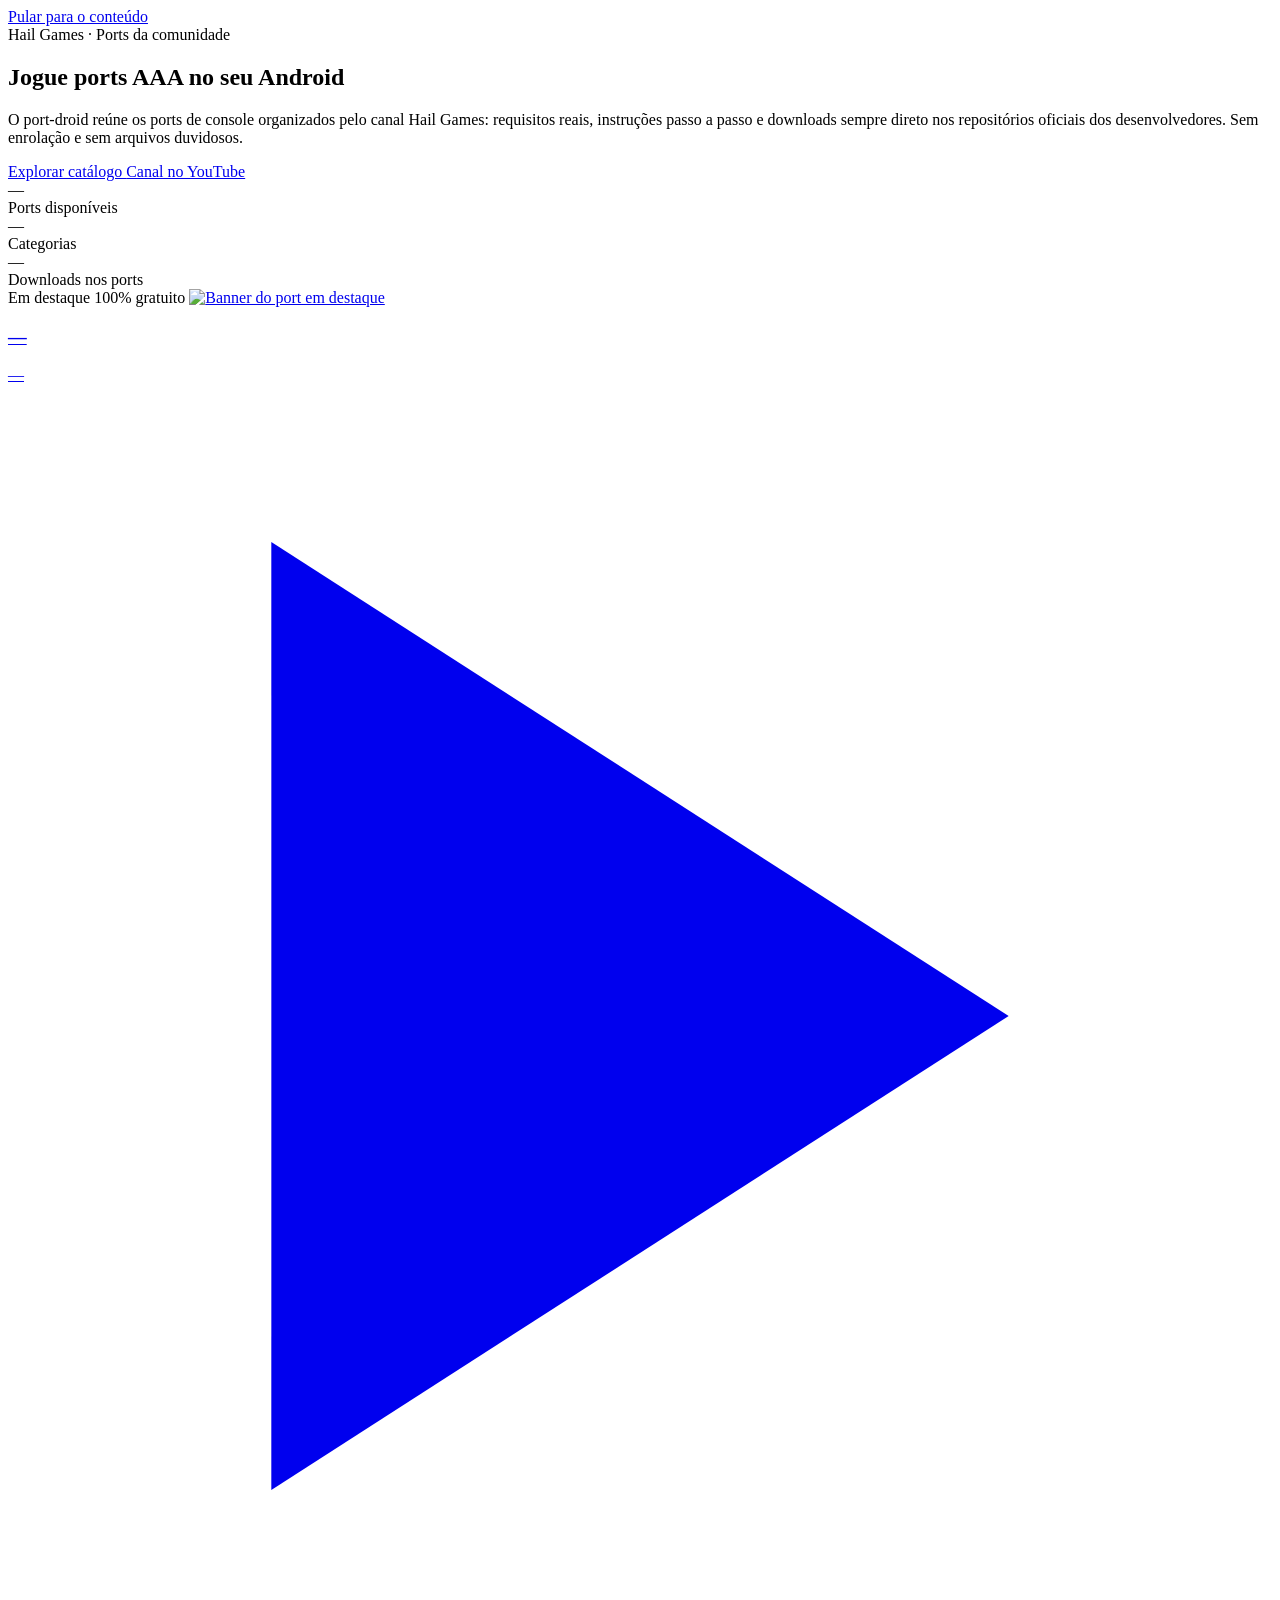
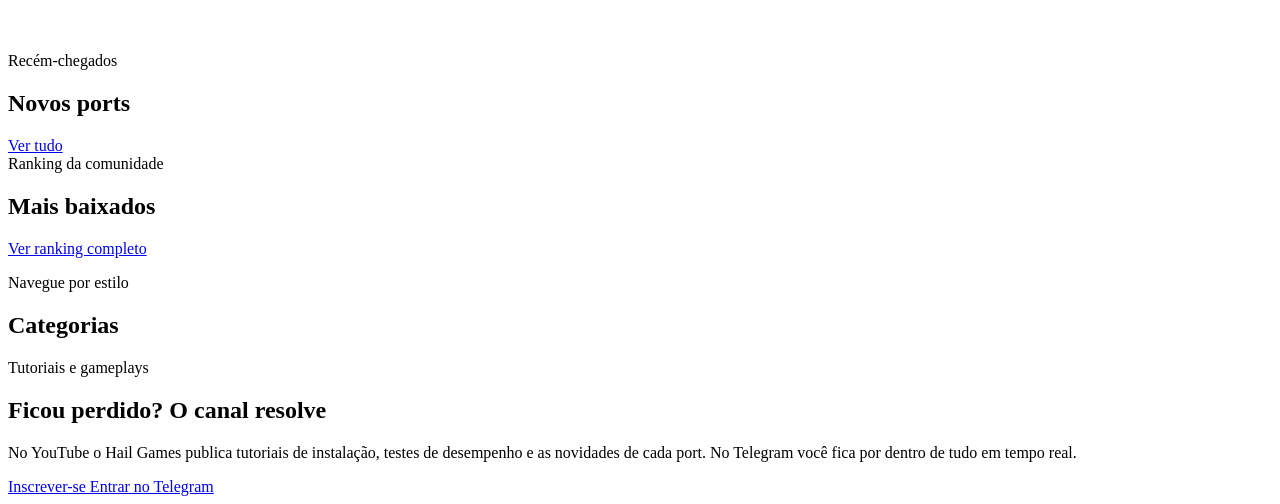
==== index.html @ cba93d6f "feat: páginas do site + PWA (manifest, service worker) e SEO (OG, sitemap, robots)" ====
<!DOCTYPE html>
<html lang="pt-BR">
<head>
  <meta charset="UTF-8">
  <meta name="viewport" content="width=device-width, initial-scale=1">
  <meta name="theme-color" content="#0D0D0D">
  <title>port-droid — Ports de jogos para Android | Hail Games</title>
  <meta name="description" content="Loja de ports de jogos para Android do canal Hail Games: catálogo organizado, requisitos reais, tutoriais e downloads sempre nos repositórios oficiais dos desenvolvedores.">
  <link rel="canonical" href="https://deivid22srk.github.io/port-droid/">

  <!-- Open Graph -->
  <meta property="og:type" content="website">
  <meta property="og:site_name" content="port-droid">
  <meta property="og:locale" content="pt_BR">
  <meta property="og:title" content="port-droid — Ports de jogos para Android">
  <meta property="og:description" content="Catálogo de ports da comunidade organizado pelo canal Hail Games. Requisitos claros, downloads oficiais e tutoriais no YouTube.">
  <meta property="og:url" content="https://deivid22srk.github.io/port-droid/">
  <meta property="og:image" content="https://deivid22srk.github.io/port-droid/assets/img/og-image.png">
  <meta name="twitter:card" content="summary_large_image">
  <meta name="twitter:title" content="port-droid — Ports de jogos para Android">
  <meta name="twitter:description" content="Catálogo de ports da comunidade organizado pelo canal Hail Games.">
  <meta name="twitter:image" content="https://deivid22srk.github.io/port-droid/assets/img/og-image.png">

  <!-- Favicon + PWA -->
  <link rel="icon" type="image/svg+xml" href="./assets/img/favicon.svg">
  <link rel="icon" type="image/png" sizes="32x32" href="./assets/img/favicon-32.png">
  <link rel="apple-touch-icon" href="./assets/img/apple-touch-icon.png">
  <link rel="manifest" href="./manifest.json">

  <!-- Fontes -->
  <link rel="preconnect" href="https://fonts.googleapis.com">
  <link rel="preconnect" href="https://fonts.gstatic.com" crossorigin>
  <link href="https://fonts.googleapis.com/css2?family=Inter:wght@400;500;600;700&family=Rajdhani:wght@600;700&display=swap" rel="stylesheet">

  <link rel="stylesheet" href="./assets/css/style.css">
  <link rel="stylesheet" href="./assets/css/pages.css">

  <!-- SEO estruturado -->
  <script type="application/ld+json">
  {
    "@context": "https://schema.org",
    "@type": "WebSite",
    "name": "port-droid",
    "alternateName": "port-droid — Hail Games",
    "url": "https://deivid22srk.github.io/port-droid/",
    "inLanguage": "pt-BR",
    "description": "Loja de ports de jogos para Android — Hail Games",
    "publisher": {
      "@type": "Organization",
      "name": "Hail Games",
      "url": "https://www.youtube.com/@Hail-Games1"
    }
  }
  </script>
</head>
<body data-page="home">
  <a class="skip-link" href="#conteudo">Pular para o conteúdo</a>

  <header class="site-header" id="siteHeader"></header>

  <main id="conteudo">
    <!-- ============================== HERO ============================== -->
    <section class="hero" aria-label="Apresentação">
      <div class="container">
        <div>
          <span class="hero-kicker"><span class="dot" aria-hidden="true"></span> Hail Games · Ports da comunidade</span>
          <h1>Jogue <span class="accent">ports AAA</span> no seu Android</h1>
          <p>
            O port-droid reúne os ports de console organizados pelo canal Hail Games:
            requisitos reais, instruções passo a passo e downloads sempre direto nos
            repositórios oficiais dos desenvolvedores. Sem enrolação e sem arquivos duvidosos.
          </p>
          <div class="hero-actions">
            <a class="btn btn-primary" href="./catalog.html">
              Explorar catálogo
            </a>
            <a class="btn btn-ghost" href="https://www.youtube.com/@Hail-Games1" target="_blank" rel="noopener noreferrer">
              Canal no YouTube
              <span data-ico="external"></span>
            </a>
          </div>
          <div class="hero-stats">
            <div class="stat">
              <div class="num" id="statPorts">—</div>
              <div class="lbl">Ports disponíveis</div>
            </div>
            <div class="stat">
              <div class="num" id="statCats">—</div>
              <div class="lbl">Categorias</div>
            </div>
            <div class="stat">
              <div class="num" id="statDl">—</div>
              <div class="lbl">Downloads nos ports</div>
            </div>
          </div>
        </div>

        <div class="hero-art" aria-label="Port em destaque">
          <span class="float-tag t1" id="featuredBadge">Em destaque</span>
          <span class="float-tag t2">100% gratuito</span>
          <a class="featured-card" id="featuredLink" href="./catalog.html">
            <img id="featuredImg" src="./assets/img/games/sonic-unleashed/banner.svg" alt="Banner do port em destaque" width="1280" height="720" fetchpriority="high">
            <div class="featured-info">
              <div>
                <h3 id="featuredTitle">—</h3>
                <span id="featuredSub">—</span>
              </div>
              <span class="play-chip" aria-hidden="true">
                <svg viewBox="0 0 24 24" fill="currentColor" aria-hidden="true"><polygon points="5 3 19 12 5 21 5 3"/></svg>
              </span>
            </div>
          </a>
        </div>
      </div>
    </section>

    <!-- ============================ NOVOS PORTS ========================= -->
    <section class="section" aria-labelledby="tNovos">
      <div class="container">
        <div class="section-head">
          <div>
            <span class="kicker">Recém-chegados</span>
            <h2 id="tNovos">Novos ports</h2>
          </div>
          <a class="section-link" href="./catalog.html?sort=recentes">
            Ver tudo
            <span data-ico="arrow"></span>
          </a>
        </div>
        <div class="grid-cards" id="novosGrid"></div>
      </div>
    </section>

    <!-- ========================== MAIS BAIXADOS ========================= -->
    <section class="section" aria-labelledby="tTop">
      <div class="container">
        <div class="section-head">
          <div>
            <span class="kicker">Ranking da comunidade</span>
            <h2 id="tTop">Mais baixados</h2>
          </div>
          <a class="section-link" href="./catalog.html?sort=populares">
            Ver ranking completo
            <span data-ico="arrow"></span>
          </a>
        </div>
        <ol class="rank-list" id="topList"></ol>
      </div>
    </section>

    <!-- ============================= CATEGORIAS ========================= -->
    <section class="section" aria-labelledby="tCats">
      <div class="container">
        <div class="section-head">
          <div>
            <span class="kicker">Navegue por estilo</span>
            <h2 id="tCats">Categorias</h2>
          </div>
        </div>
        <div class="cat-grid" id="catGrid"></div>
      </div>
    </section>

    <!-- ============================== CTA CANAL ========================= -->
    <section class="cta-band" aria-label="Canal e comunidade">
      <div class="container cta-inner">
        <div>
          <span class="kicker">Tutoriais e gameplays</span>
          <h2>Ficou perdido? O canal resolve</h2>
          <p>
            No YouTube o Hail Games publica tutoriais de instalação, testes de desempenho
            e as novidades de cada port. No Telegram você fica por dentro de tudo em tempo real.
          </p>
        </div>
        <div class="cta-actions">
          <a class="btn btn-primary" href="https://www.youtube.com/@Hail-Games1" target="_blank" rel="noopener noreferrer">
            <span data-ico="youtube"></span>
            Inscrever-se
          </a>
          <a class="btn btn-ghost" href="https://t.me/hailgames2" target="_blank" rel="noopener noreferrer">
            <span data-ico="telegram"></span>
            Entrar no Telegram
          </a>
        </div>
      </div>
    </section>
  </main>

  <footer class="site-footer" id="siteFooter"></footer>

  <!-- Ícones usados pelos templates estáticos desta página -->
  <script src="./assets/js/main.js" defer></script>
  <script src="./assets/js/home.js" defer></script>
</body>
</html>
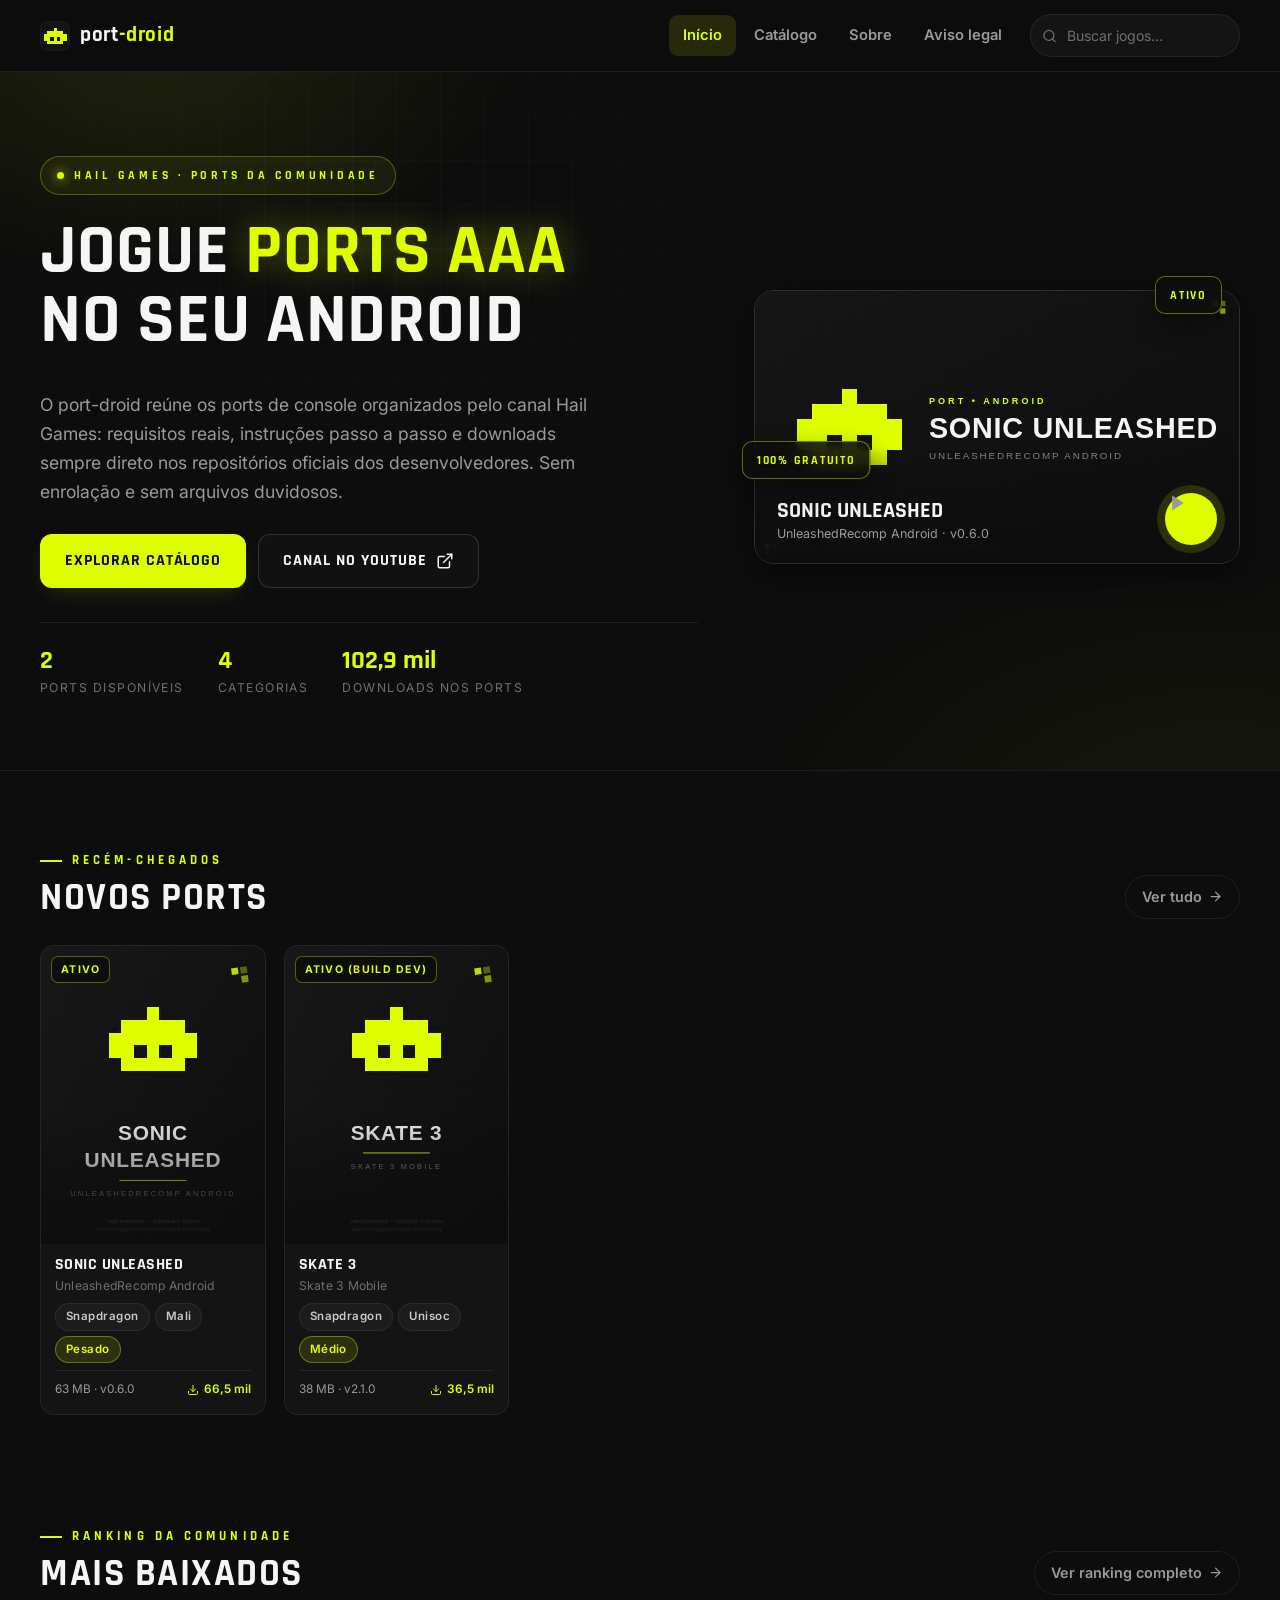
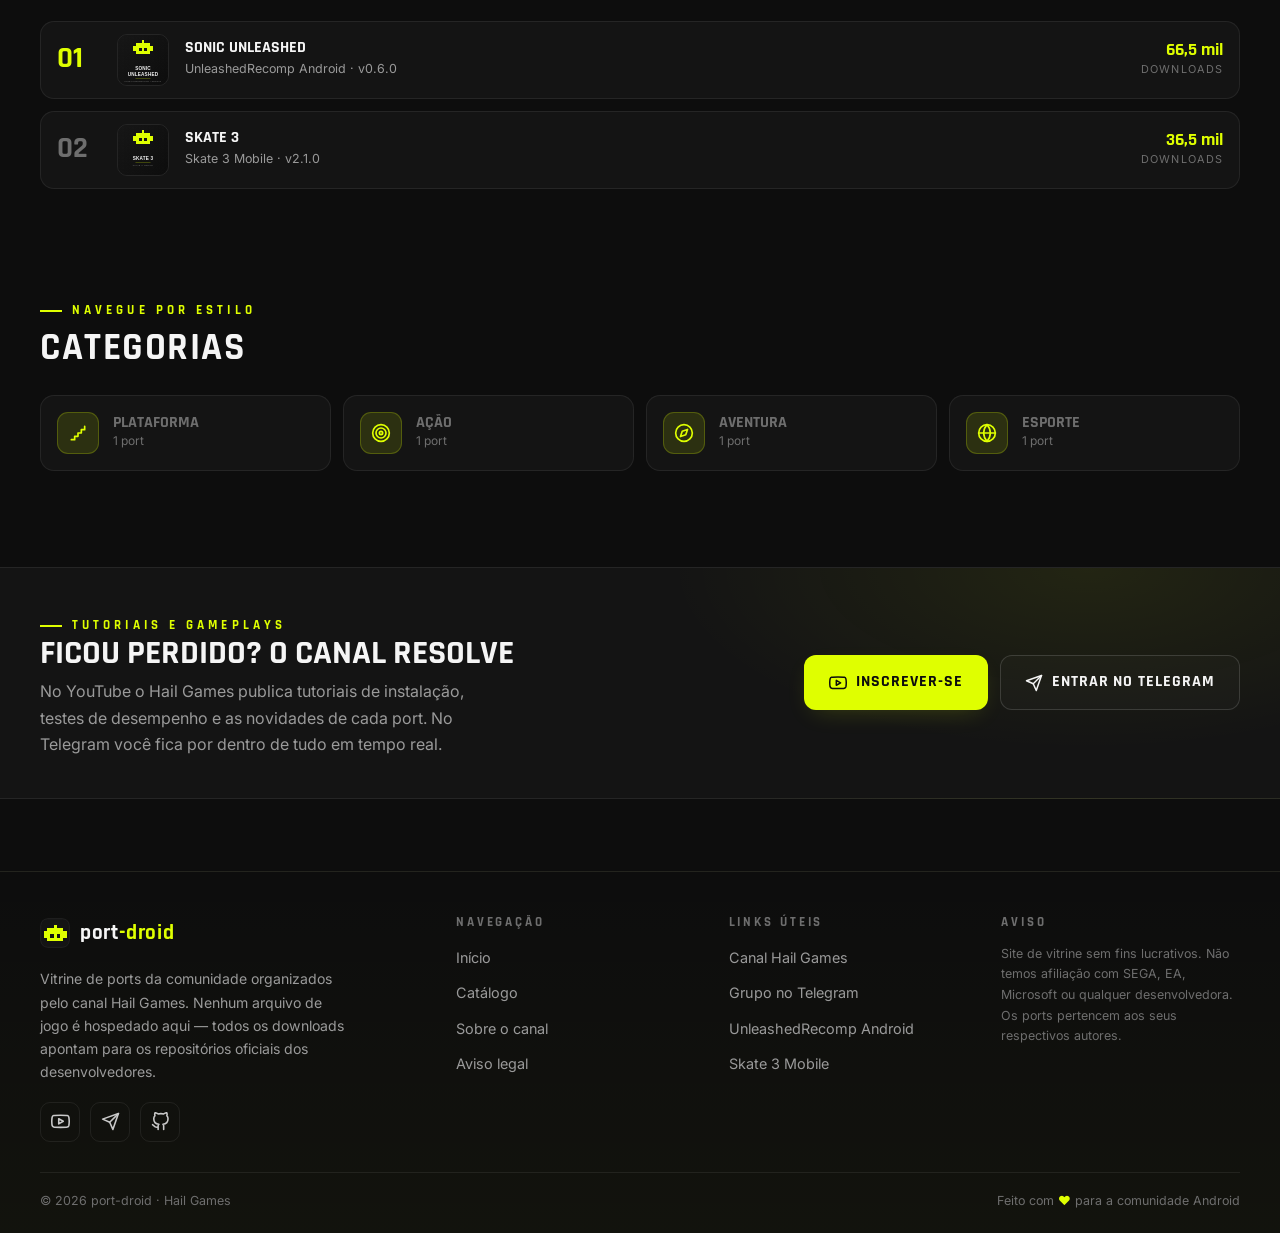
==== commit 9b6554cd: "feat: experiencia estilo app mobile - Navigation bar inferior fixa com 4 abas (Inicio, Jogos, Buscar" ====
--- a/index.html
+++ b/index.html
@@ -2,8 +2,12 @@
 <html lang="pt-BR">
 <head>
   <meta charset="UTF-8">
-  <meta name="viewport" content="width=device-width, initial-scale=1">
+  <meta name="viewport" content="width=device-width, initial-scale=1, viewport-fit=cover">
   <meta name="theme-color" content="#0D0D0D">
+  <meta name="mobile-web-app-capable" content="yes">
+  <meta name="apple-mobile-web-app-capable" content="yes">
+  <meta name="apple-mobile-web-app-status-bar-style" content="black-translucent">
+  <meta name="apple-mobile-web-app-title" content="port-droid">
   <title>port-droid — Ports de jogos para Android | Hail Games</title>
   <meta name="description" content="Loja de ports de jogos para Android do canal Hail Games: catálogo organizado, requisitos reais, tutoriais e downloads sempre nos repositórios oficiais dos desenvolvedores.">
   <link rel="canonical" href="https://deivid22srk.github.io/port-droid/">
--- a/assets/css/style.css
+++ b/assets/css/style.css
@@ -0,0 +1,1023 @@
+/* =============================================================================
+   port-droid — style.css
+   Design system: tema escuro gamer com destaque em amarelo-limão (#DFFF00).
+   Mobile first. As regras específicas de cada página ficam em pages.css.
+   ============================================================================= */
+
+/* ------------------------------------------------------------------ Tokens */
+:root {
+  /* Cores */
+  --bg-0: #0d0d0d;
+  --bg-1: #141414;
+  --bg-2: #1c1c1c;
+  --bg-3: #232323;
+  --border: rgba(255, 255, 255, 0.07);
+  --border-strong: rgba(255, 255, 255, 0.14);
+  --accent: #dfff00;
+  --accent-soft: rgba(223, 255, 0, 0.12);
+  --accent-glow: rgba(223, 255, 0, 0.22);
+  --text: #f5f5f5;
+  --text-soft: #c9c9c9;
+  --text-muted: #9a9a9a;
+  --text-dim: #6e6e6e;
+  --danger: #ff5c5c;
+  --ok: #7ddc7d;
+
+  /* Tipografia */
+  --font-display: "Rajdhani", "Arial Narrow", sans-serif;
+  --font-body: "Inter", system-ui, -apple-system, "Segoe UI", Roboto, sans-serif;
+
+  /* Métricas */
+  --header-h: 64px;
+  --radius-s: 8px;
+  --radius-m: 14px;
+  --radius-l: 20px;
+  --container: 1200px;
+  --shadow-card: 0 10px 30px rgba(0, 0, 0, 0.45);
+  --glow: 0 0 0 1px rgba(223, 255, 0, 0.35), 0 12px 34px -8px var(--accent-glow);
+  --tr: 220ms cubic-bezier(0.2, 0.7, 0.3, 1);
+}
+
+/* ------------------------------------------------------------------- Reset */
+*,
+*::before,
+*::after {
+  box-sizing: border-box;
+}
+
+html {
+  scroll-behavior: smooth;
+  -webkit-text-size-adjust: 100%;
+  -webkit-tap-highlight-color: transparent; /* toque limpo, cara de app */
+}
+
+body {
+  margin: 0;
+  padding-top: var(--header-h);
+  background: var(--bg-0);
+  color: var(--text);
+  font-family: var(--font-body);
+  font-size: 16px;
+  line-height: 1.65;
+  min-height: 100dvh;
+  display: flex;
+  flex-direction: column;
+}
+
+/* conteúdo entra com uma leve subida, como transição de tela de app */
+@keyframes pageIn {
+  from {
+    opacity: 0;
+    transform: translateY(12px);
+  }
+}
+
+main {
+  flex: 1;
+  animation: pageIn 0.4s cubic-bezier(0.2, 0.7, 0.3, 1) both;
+}
+
+img {
+  max-width: 100%;
+  height: auto;
+  display: block;
+}
+
+a {
+  color: inherit;
+  text-decoration: none;
+}
+
+h1, h2, h3, h4 {
+  font-family: var(--font-display);
+  line-height: 1.08;
+  margin: 0 0 0.5em;
+  text-wrap: balance;
+}
+
+p {
+  margin: 0 0 1em;
+}
+
+button {
+  font: inherit;
+  color: inherit;
+  background: none;
+  border: 0;
+  cursor: pointer;
+}
+
+ul, ol {
+  margin: 0 0 1em;
+  padding-left: 1.25em;
+}
+
+::selection {
+  background: var(--accent);
+  color: #0d0d0d;
+}
+
+:focus-visible {
+  outline: 2px solid var(--accent);
+  outline-offset: 3px;
+  border-radius: 4px;
+}
+
+/* Tamanho padrão dos ícones SVG inline (contextos específicos sobrescrevem) */
+.ico {
+  width: 18px;
+  height: 18px;
+  flex-shrink: 0;
+}
+
+/* --------------------------------------------------------------- Utilidades */
+.container {
+  width: min(var(--container), 100% - 2.5rem);
+  margin-inline: auto;
+}
+
+.skip-link {
+  position: fixed;
+  top: -100px;
+  left: 16px;
+  z-index: 200;
+  background: var(--accent);
+  color: #0d0d0d;
+  font-weight: 700;
+  padding: 10px 18px;
+  border-radius: 0 0 10px 10px;
+  transition: top var(--tr);
+}
+
+.skip-link:focus {
+  top: 0;
+}
+
+.hidden {
+  display: none !important;
+}
+
+.visually-hidden {
+  position: absolute !important;
+  width: 1px;
+  height: 1px;
+  margin: -1px;
+  padding: 0;
+  overflow: hidden;
+  clip: rect(0 0 0 0);
+  white-space: nowrap;
+  border: 0;
+}
+
+/* Rótulo de seção — estilo HUD gamer */
+.kicker {
+  display: inline-flex;
+  align-items: center;
+  gap: 10px;
+  font-family: var(--font-display);
+  font-weight: 700;
+  font-size: 0.8rem;
+  letter-spacing: 0.32em;
+  text-transform: uppercase;
+  color: var(--accent);
+}
+
+.kicker::before {
+  content: "";
+  width: 22px;
+  height: 2px;
+  background: var(--accent);
+}
+
+.section {
+  padding-block: 56px 24px;
+}
+
+.section-head {
+  display: flex;
+  align-items: flex-end;
+  justify-content: space-between;
+  gap: 16px;
+  margin-bottom: 26px;
+}
+
+.section-head h2 {
+  font-size: clamp(1.7rem, 3.4vw, 2.4rem);
+  font-weight: 700;
+  text-transform: uppercase;
+  letter-spacing: 0.04em;
+  margin: 6px 0 0;
+}
+
+.section-link {
+  flex-shrink: 0;
+  display: inline-flex;
+  align-items: center;
+  gap: 6px;
+  font-size: 0.9rem;
+  font-weight: 600;
+  color: var(--text-muted);
+  border: 1px solid var(--border);
+  padding: 9px 16px;
+  border-radius: 999px;
+  transition: var(--tr);
+}
+
+.section-link:hover {
+  color: var(--accent);
+  border-color: rgba(223, 255, 0, 0.4);
+}
+
+.section-link .ico {
+  width: 15px;
+  height: 15px;
+}
+
+/* ----------------------------------------------------------------- Botões */
+.btn {
+  display: inline-flex;
+  align-items: center;
+  justify-content: center;
+  gap: 9px;
+  font-family: var(--font-display);
+  font-weight: 700;
+  font-size: 1rem;
+  letter-spacing: 0.06em;
+  text-transform: uppercase;
+  padding: 13px 24px;
+  border-radius: 12px;
+  border: 1px solid transparent;
+  transition: var(--tr);
+  white-space: nowrap;
+}
+
+.btn .ico {
+  width: 18px;
+  height: 18px;
+  flex-shrink: 0;
+}
+
+.btn-primary {
+  background: var(--accent);
+  color: #0d0d0d;
+  box-shadow: 0 8px 26px -10px var(--accent-glow);
+}
+
+.btn-primary:hover {
+  filter: brightness(1.07);
+  transform: translateY(-2px);
+  box-shadow: 0 14px 34px -10px var(--accent-glow);
+}
+
+.btn-primary:active {
+  transform: translateY(0);
+}
+
+.btn-ghost {
+  border-color: var(--border-strong);
+  color: var(--text);
+  background: rgba(255, 255, 255, 0.02);
+}
+
+.btn-ghost:hover {
+  border-color: rgba(223, 255, 0, 0.5);
+  color: var(--accent);
+  transform: translateY(-2px);
+}
+
+.btn-sm {
+  padding: 9px 16px;
+  font-size: 0.85rem;
+  border-radius: 10px;
+}
+
+/* ------------------------------------------------------------ Chips / tags */
+.chip {
+  display: inline-flex;
+  align-items: center;
+  gap: 6px;
+  font-size: 0.72rem;
+  font-weight: 600;
+  letter-spacing: 0.04em;
+  color: var(--text-soft);
+  background: var(--bg-2);
+  border: 1px solid var(--border);
+  padding: 4px 10px;
+  border-radius: 999px;
+  line-height: 1.5;
+}
+
+.chip-accent {
+  color: var(--accent);
+  border-color: rgba(223, 255, 0, 0.35);
+  background: var(--accent-soft);
+}
+
+.chip .dot {
+  width: 6px;
+  height: 6px;
+  border-radius: 50%;
+  background: var(--accent);
+  flex-shrink: 0;
+}
+
+.badge-status {
+  position: absolute;
+  top: 10px;
+  left: 10px;
+  z-index: 2;
+  font-size: 0.66rem;
+  font-weight: 700;
+  letter-spacing: 0.12em;
+  text-transform: uppercase;
+  color: var(--accent);
+  background: rgba(13, 13, 13, 0.82);
+  border: 1px solid rgba(223, 255, 0, 0.35);
+  padding: 4px 9px;
+  border-radius: 7px;
+  backdrop-filter: blur(6px);
+}
+
+/* ------------------------------------------------------------------ Header */
+.site-header {
+  position: fixed;
+  inset: 0 0 auto 0;
+  z-index: 100;
+  height: var(--header-h);
+  background: rgba(13, 13, 13, 0.86);
+  backdrop-filter: blur(14px);
+  -webkit-backdrop-filter: blur(14px);
+  border-bottom: 1px solid var(--border);
+}
+
+.header-inner {
+  height: 100%;
+  display: flex;
+  align-items: center;
+  gap: 14px;
+}
+
+.brand {
+  display: inline-flex;
+  align-items: center;
+  gap: 10px;
+  font-family: var(--font-display);
+  font-weight: 700;
+  font-size: 1.32rem;
+  letter-spacing: 0.03em;
+  margin-right: auto;
+}
+
+.brand img {
+  width: 30px;
+  height: 30px;
+  border-radius: 8px;
+}
+
+.brand .b2 {
+  color: var(--accent);
+}
+
+.nav {
+  display: none;
+  align-items: center;
+  gap: 4px;
+}
+
+.nav a {
+  font-size: 0.92rem;
+  font-weight: 600;
+  color: var(--text-muted);
+  padding: 8px 14px;
+  border-radius: 9px;
+  transition: var(--tr);
+}
+
+.nav a:hover {
+  color: var(--text);
+  background: rgba(255, 255, 255, 0.05);
+}
+
+.nav a.active {
+  color: var(--accent);
+  background: var(--accent-soft);
+}
+
+.header-search {
+  position: relative;
+  display: none;
+}
+
+.header-search .ico {
+  position: absolute;
+  left: 12px;
+  top: 50%;
+  translate: 0 -50%;
+  width: 15px;
+  height: 15px;
+  color: var(--text-dim);
+  pointer-events: none;
+}
+
+.header-search input {
+  width: 210px;
+  background: var(--bg-1);
+  border: 1px solid var(--border);
+  color: var(--text);
+  font: inherit;
+  font-size: 0.88rem;
+  padding: 9px 14px 9px 36px;
+  border-radius: 999px;
+  transition: var(--tr);
+}
+
+.header-search input::placeholder {
+  color: var(--text-dim);
+}
+
+.header-search input:focus {
+  outline: none;
+  border-color: rgba(223, 255, 0, 0.45);
+  width: 250px;
+  box-shadow: 0 0 0 3px rgba(223, 255, 0, 0.08);
+}
+
+.icon-btn {
+  display: inline-flex;
+  align-items: center;
+  justify-content: center;
+  width: 40px;
+  height: 40px;
+  border-radius: 10px;
+  border: 1px solid var(--border);
+  color: var(--text-soft);
+  transition: var(--tr);
+}
+
+.icon-btn:hover {
+  color: var(--accent);
+  border-color: rgba(223, 255, 0, 0.4);
+}
+
+.icon-btn .ico {
+  width: 19px;
+  height: 19px;
+}
+
+/* --------------------------------------------------- Navigation bar (app) */
+/* Barra inferior fixa com as 4 abas principais — some no desktop (≥900px),
+   onde a navegação superior volta a valer. */
+.bottom-nav {
+  position: fixed;
+  inset: auto 0 0 0;
+  z-index: 95;
+  display: grid;
+  grid-template-columns: repeat(4, 1fr);
+  background: rgba(16, 16, 16, 0.94);
+  backdrop-filter: blur(18px);
+  -webkit-backdrop-filter: blur(18px);
+  border-top: 1px solid var(--border);
+  padding: 7px 10px calc(7px + env(safe-area-inset-bottom));
+}
+
+.bottom-nav a {
+  position: relative;
+  display: grid;
+  justify-items: center;
+  align-content: center;
+  gap: 4px;
+  padding: 7px 4px 5px;
+  border-radius: 12px;
+  color: var(--text-dim);
+  font-family: var(--font-display);
+  font-size: 0.68rem;
+  font-weight: 700;
+  letter-spacing: 0.09em;
+  text-transform: uppercase;
+  transition: var(--tr);
+  user-select: none;
+}
+
+.bottom-nav a .ico {
+  width: 22px;
+  height: 22px;
+  transition: var(--tr);
+}
+
+.bottom-nav a span {
+  line-height: 1;
+}
+
+.bottom-nav a:hover {
+  color: var(--text-soft);
+}
+
+.bottom-nav a:active {
+  transform: scale(0.94);
+}
+
+.bottom-nav a.active {
+  color: var(--accent);
+}
+
+.bottom-nav a.active .ico {
+  filter: drop-shadow(0 0 10px var(--accent-glow));
+}
+
+/* indicador superior da aba ativa */
+.bottom-nav a.active::before {
+  content: "";
+  position: absolute;
+  top: -7px;
+  width: 30px;
+  height: 3px;
+  border-radius: 99px;
+  background: var(--accent);
+  box-shadow: 0 0 14px var(--accent);
+}
+
+/* respiro para a barra não cobrir o rodapé/conteúdo */
+@media (max-width: 899.98px) {
+  body {
+    padding-bottom: calc(66px + env(safe-area-inset-bottom));
+  }
+}
+
+/* ------------------------------------------------------------ Splash screen */
+.splash {
+  position: fixed;
+  inset: 0;
+  z-index: 300;
+  background: var(--bg-0);
+  display: grid;
+  place-content: center;
+  justify-items: center;
+  gap: 16px;
+  transition: opacity 0.4s ease;
+}
+
+.splash img {
+  width: 72px;
+  height: 72px;
+  border-radius: 18px;
+  box-shadow: 0 0 44px var(--accent-glow);
+  animation: splashPulse 1.1s ease-in-out infinite alternate;
+}
+
+.splash .splash-brand {
+  font-family: var(--font-display);
+  font-weight: 700;
+  font-size: 1.5rem;
+  letter-spacing: 0.04em;
+  text-transform: lowercase;
+  margin: 0;
+}
+
+.splash .splash-brand span {
+  color: var(--accent);
+}
+
+.splash-bar {
+  width: 128px;
+  height: 3px;
+  border-radius: 99px;
+  background: var(--bg-2);
+  overflow: hidden;
+}
+
+.splash-bar span {
+  display: block;
+  width: 42%;
+  height: 100%;
+  border-radius: 99px;
+  background: var(--accent);
+  animation: slideBar 1s ease-in-out infinite;
+}
+
+.splash.out {
+  opacity: 0;
+  pointer-events: none;
+}
+
+@keyframes splashPulse {
+  to {
+    transform: scale(1.07);
+  }
+}
+
+@keyframes slideBar {
+  0% {
+    transform: translateX(-110%);
+  }
+  100% {
+    transform: translateX(260%);
+  }
+}
+
+/* --------------------------------------------------- Pill de instalação PWA */
+.install-pill {
+  position: fixed;
+  left: 14px;
+  right: 14px;
+  bottom: calc(74px + env(safe-area-inset-bottom));
+  z-index: 90;
+  display: flex;
+  align-items: center;
+  gap: 12px;
+  background: var(--bg-2);
+  border: 1px solid var(--border-strong);
+  border-radius: var(--radius-l);
+  padding: 10px 12px;
+  box-shadow: var(--shadow-card);
+  opacity: 0;
+  transform: translateY(16px);
+  transition: opacity 0.35s ease, transform 0.35s cubic-bezier(0.2, 0.7, 0.3, 1);
+}
+
+.install-pill.show {
+  opacity: 1;
+  transform: none;
+}
+
+.install-pill .ico-box {
+  width: 40px;
+  height: 40px;
+  border-radius: 12px;
+  background: var(--accent-soft);
+  border: 1px solid rgba(223, 255, 0, 0.25);
+  color: var(--accent);
+  display: grid;
+  place-items: center;
+  flex-shrink: 0;
+}
+
+.install-pill .ico-box .ico {
+  width: 19px;
+  height: 19px;
+}
+
+.install-pill p {
+  flex: 1;
+  margin: 0;
+  font-size: 0.82rem;
+  line-height: 1.35;
+  color: var(--text-soft);
+  min-width: 0;
+}
+
+.install-pill .btn {
+  flex-shrink: 0;
+}
+
+.install-pill .pill-close {
+  flex-shrink: 0;
+  width: 32px;
+  height: 32px;
+  border-radius: 9px;
+  display: grid;
+  place-items: center;
+  color: var(--text-dim);
+}
+
+.install-pill .pill-close .ico {
+  width: 15px;
+  height: 15px;
+}
+
+.install-pill .pill-close:hover {
+  color: var(--text);
+  background: rgba(255, 255, 255, 0.06);
+}
+
+/* ------------------------------------------------------------------- Cards */
+.grid-cards {
+  display: grid;
+  grid-template-columns: repeat(2, 1fr);
+  gap: 14px;
+}
+
+.card {
+  position: relative;
+  background: var(--bg-1);
+  border: 1px solid var(--border);
+  border-radius: var(--radius-m);
+  overflow: hidden;
+  transition: var(--tr);
+}
+
+.card:hover {
+  transform: translateY(-5px);
+  border-color: rgba(223, 255, 0, 0.38);
+  box-shadow: var(--glow);
+}
+
+.card-link {
+  display: flex;
+  flex-direction: column;
+  height: 100%;
+}
+
+.card-cover {
+  position: relative;
+  margin: 0;
+  aspect-ratio: 3 / 4;
+  overflow: hidden;
+  background: var(--bg-2);
+}
+
+.card-cover img {
+  width: 100%;
+  height: 100%;
+  object-fit: cover;
+  transition: transform 480ms cubic-bezier(0.2, 0.7, 0.3, 1);
+}
+
+.card:hover .card-cover img {
+  transform: scale(1.05);
+}
+
+.card-cover::after {
+  content: "";
+  position: absolute;
+  inset: 0;
+  background: linear-gradient(180deg, transparent 55%, rgba(13, 13, 13, 0.88));
+  pointer-events: none;
+}
+
+.card-body {
+  display: flex;
+  flex-direction: column;
+  gap: 7px;
+  padding: 12px 14px 14px;
+  flex: 1;
+}
+
+.card-title {
+  font-size: 1.02rem;
+  font-weight: 700;
+  letter-spacing: 0.03em;
+  text-transform: uppercase;
+  margin: 0;
+}
+
+.card-sub {
+  font-size: 0.76rem;
+  color: var(--text-dim);
+  margin: -4px 0 0;
+  letter-spacing: 0.02em;
+}
+
+.card-tags {
+  display: flex;
+  flex-wrap: wrap;
+  gap: 5px;
+}
+
+.card-meta {
+  display: flex;
+  justify-content: space-between;
+  align-items: center;
+  gap: 8px;
+  margin-top: auto;
+  padding-top: 9px;
+  font-size: 0.74rem;
+  color: var(--text-muted);
+  border-top: 1px solid var(--border);
+}
+
+.card-meta .dl {
+  display: inline-flex;
+  align-items: center;
+  gap: 5px;
+  color: var(--accent);
+  font-weight: 600;
+}
+
+.card-meta .ico {
+  width: 12px;
+  height: 12px;
+}
+
+/* --------------------------------------------------------- Skeleton loading */
+.skeleton {
+  pointer-events: none;
+}
+
+.skeleton .sk {
+  background: linear-gradient(100deg, #1a1a1a 40%, #242424 50%, #1a1a1a 60%);
+  background-size: 200% 100%;
+  animation: shimmer 1.3s infinite linear;
+  border-radius: 7px;
+}
+
+.skeleton .sk-cover {
+  aspect-ratio: 3 / 4;
+  border-radius: 0;
+}
+
+.skeleton .sk-line {
+  height: 13px;
+  margin: 10px 14px 0;
+}
+
+.skeleton .sk-line.w60 {
+  width: 60%;
+}
+
+.skeleton .sk-line.w35 {
+  width: 35%;
+  margin-bottom: 14px;
+}
+
+@keyframes shimmer {
+  to {
+    background-position: -200% 0;
+  }
+}
+
+/* ------------------------------------------------- Animação de entrada (scroll) */
+.reveal {
+  opacity: 0;
+  transform: translateY(18px);
+  transition: opacity 0.55s ease, transform 0.55s cubic-bezier(0.2, 0.7, 0.3, 1);
+}
+
+.reveal.visible {
+  opacity: 1;
+  transform: none;
+}
+
+/* ------------------------------------------------------------------ Footer */
+.site-footer {
+  margin-top: 64px;
+  border-top: 1px solid var(--border);
+  background: linear-gradient(180deg, transparent, rgba(223, 255, 0, 0.025));
+}
+
+.footer-grid {
+  display: grid;
+  grid-template-columns: 1fr;
+  gap: 34px;
+  padding: 44px 0 30px;
+}
+
+.footer-brand p {
+  font-size: 0.88rem;
+  color: var(--text-muted);
+  max-width: 34ch;
+  margin: 12px 0 18px;
+}
+
+.social-row {
+  display: flex;
+  gap: 10px;
+}
+
+.footer-col h3 {
+  font-size: 0.82rem;
+  font-weight: 700;
+  letter-spacing: 0.22em;
+  text-transform: uppercase;
+  color: var(--text-dim);
+  margin-bottom: 14px;
+}
+
+.footer-col ul {
+  list-style: none;
+  margin: 0;
+  padding: 0;
+  display: grid;
+  gap: 9px;
+}
+
+.footer-col a {
+  font-size: 0.9rem;
+  color: var(--text-muted);
+  transition: var(--tr);
+}
+
+.footer-col a:hover {
+  color: var(--accent);
+}
+
+.footer-note {
+  font-size: 0.78rem;
+  color: var(--text-dim);
+  margin: 0;
+}
+
+.footer-bottom {
+  display: flex;
+  flex-wrap: wrap;
+  gap: 10px 24px;
+  align-items: center;
+  justify-content: space-between;
+  border-top: 1px solid var(--border);
+  padding: 18px 0 22px;
+  font-size: 0.78rem;
+  color: var(--text-dim);
+}
+
+.footer-bottom .heart {
+  color: var(--accent);
+}
+
+/* ------------------------------------------------------------- Scrollbar */
+::-webkit-scrollbar {
+  width: 10px;
+  height: 10px;
+}
+
+::-webkit-scrollbar-track {
+  background: var(--bg-0);
+}
+
+::-webkit-scrollbar-thumb {
+  background: #2b2b2b;
+  border-radius: 8px;
+  border: 2px solid var(--bg-0);
+}
+
+::-webkit-scrollbar-thumb:hover {
+  background: #3a3a3a;
+}
+
+/* ------------------------------------------------------- Acessibilidade */
+@media (prefers-reduced-motion: reduce) {
+  *,
+  *::before,
+  *::after {
+    animation-duration: 0.01ms !important;
+    animation-iteration-count: 1 !important;
+    transition-duration: 0.01ms !important;
+    scroll-behavior: auto !important;
+  }
+
+  .reveal {
+    opacity: 1;
+    transform: none;
+  }
+}
+
+/* --------------------------------------------------------------- Desktop */
+@media (min-width: 720px) {
+  :root {
+    --header-h: 72px;
+  }
+
+  .grid-cards {
+    grid-template-columns: repeat(3, 1fr);
+    gap: 18px;
+  }
+
+  .footer-grid {
+    grid-template-columns: 1.6fr 1fr 1fr 1fr;
+  }
+
+  .section {
+    padding-block: 72px 32px;
+  }
+}
+
+/* A partir de 900px o site volta a se comportar como site: navegação
+   superior + campo de busca no header, sem navigation bar inferior. */
+@media (min-width: 900px) {
+  .nav {
+    display: flex;
+  }
+
+  .header-search {
+    display: block;
+  }
+
+  .header-search-btn {
+    display: none;
+  }
+
+  .bottom-nav {
+    display: none;
+  }
+
+  .install-pill {
+    left: 50%;
+    right: auto;
+    transform: translate(-50%, 16px);
+    width: 460px;
+  }
+
+  .install-pill.show {
+    transform: translate(-50%, 0);
+  }
+}
+
+@media (min-width: 1024px) {
+  .grid-cards {
+    grid-template-columns: repeat(4, 1fr);
+  }
+}
+
+@media (min-width: 1200px) {
+  .grid-cards {
+    grid-template-columns: repeat(5, 1fr);
+  }
+}
--- a/assets/css/pages.css
+++ b/assets/css/pages.css
@@ -0,0 +1,1263 @@
+/* =============================================================================
+   port-droid — pages.css
+   Estilos específicos das páginas: hero, home, catálogo, jogo, sobre,
+   aviso legal, 404 e componentes exclusivos (lightbox, FAQ, tabelas).
+   ============================================================================= */
+
+/* -------------------------------------------------------------------- Hero */
+.hero {
+  position: relative;
+  overflow: hidden;
+  padding-block: 64px 56px;
+  border-bottom: 1px solid var(--border);
+}
+
+/* brilho radial limão (sutil) */
+.hero::before {
+  content: "";
+  position: absolute;
+  inset: 0;
+  background:
+    radial-gradient(560px 380px at 12% -6%, rgba(223, 255, 0, 0.09), transparent 68%),
+    radial-gradient(700px 420px at 95% 110%, rgba(223, 255, 0, 0.05), transparent 70%);
+  pointer-events: none;
+}
+
+/* grade pixelada de fundo */
+.hero::after {
+  content: "";
+  position: absolute;
+  inset: 0;
+  background-image:
+    linear-gradient(rgba(255, 255, 255, 0.028) 1px, transparent 1px),
+    linear-gradient(90deg, rgba(255, 255, 255, 0.028) 1px, transparent 1px);
+  background-size: 44px 44px;
+  mask-image: radial-gradient(720px 480px at 30% 20%, #000 0%, transparent 78%);
+  -webkit-mask-image: radial-gradient(720px 480px at 30% 20%, #000 0%, transparent 78%);
+  pointer-events: none;
+}
+
+.hero .container {
+  position: relative;
+  z-index: 1;
+  display: grid;
+  gap: 40px;
+}
+
+.hero-kicker {
+  display: inline-flex;
+  align-items: center;
+  gap: 10px;
+  font-family: var(--font-display);
+  font-weight: 700;
+  font-size: 0.78rem;
+  letter-spacing: 0.3em;
+  text-transform: uppercase;
+  color: var(--accent);
+  border: 1px solid rgba(223, 255, 0, 0.28);
+  background: rgba(223, 255, 0, 0.06);
+  padding: 8px 16px;
+  border-radius: 999px;
+  margin-bottom: 22px;
+}
+
+.hero-kicker .dot {
+  width: 7px;
+  height: 7px;
+  border-radius: 50%;
+  background: var(--accent);
+  box-shadow: 0 0 12px var(--accent);
+  animation: pulse 2.4s infinite;
+}
+
+@keyframes pulse {
+  50% {
+    opacity: 0.35;
+  }
+}
+
+.hero h1 {
+  font-size: clamp(2.35rem, 7.2vw, 4.4rem);
+  font-weight: 700;
+  text-transform: uppercase;
+  letter-spacing: 0.01em;
+  line-height: 0.98;
+  max-width: 15ch;
+}
+
+.hero h1 .accent {
+  color: var(--accent);
+  text-shadow: 0 0 34px rgba(223, 255, 0, 0.35);
+}
+
+.hero p {
+  max-width: 52ch;
+  color: var(--text-muted);
+  font-size: clamp(0.98rem, 1.4vw, 1.1rem);
+  margin-top: 18px;
+}
+
+.hero-actions {
+  display: flex;
+  flex-wrap: wrap;
+  gap: 12px;
+  margin-top: 28px;
+}
+
+.hero-stats {
+  display: flex;
+  flex-wrap: wrap;
+  gap: 10px 34px;
+  margin-top: 34px;
+  padding-top: 24px;
+  border-top: 1px solid var(--border);
+}
+
+.stat .num {
+  font-family: var(--font-display);
+  font-size: 1.65rem;
+  font-weight: 700;
+  color: var(--accent);
+  line-height: 1;
+}
+
+.stat .lbl {
+  font-size: 0.76rem;
+  letter-spacing: 0.12em;
+  text-transform: uppercase;
+  color: var(--text-dim);
+  margin-top: 4px;
+}
+
+/* Card do jogo em destaque */
+.hero-art {
+  position: relative;
+  max-width: 560px;
+}
+
+.featured-card {
+  display: block;
+  position: relative;
+  border-radius: var(--radius-l);
+  overflow: hidden;
+  border: 1px solid var(--border-strong);
+  box-shadow: var(--shadow-card);
+  transition: var(--tr);
+}
+
+.featured-card:hover {
+  border-color: rgba(223, 255, 0, 0.45);
+  box-shadow: var(--glow);
+  transform: translateY(-4px);
+}
+
+.featured-card img {
+  width: 100%;
+  aspect-ratio: 16 / 9;
+  object-fit: cover;
+}
+
+.featured-card .featured-info {
+  position: absolute;
+  inset: auto 0 0 0;
+  padding: 44px 22px 18px;
+  background: linear-gradient(180deg, transparent, rgba(13, 13, 13, 0.95) 82%);
+  display: flex;
+  align-items: flex-end;
+  justify-content: space-between;
+  gap: 14px;
+}
+
+.featured-card .featured-info h3 {
+  font-size: 1.35rem;
+  text-transform: uppercase;
+  margin: 0;
+}
+
+.featured-card .featured-info span {
+  font-size: 0.78rem;
+  color: var(--text-muted);
+  display: block;
+  margin-top: 2px;
+}
+
+.play-chip {
+  flex-shrink: 0;
+  width: 52px;
+  height: 52px;
+  border-radius: 50%;
+  background: var(--accent);
+  color: #0d0d0d;
+  display: grid;
+  place-items: center;
+  box-shadow: 0 0 0 8px rgba(223, 255, 0, 0.14);
+}
+
+.play-chip svg {
+  width: 20px;
+  height: 20px;
+  margin-left: 3px;
+}
+
+.float-tag {
+  position: absolute;
+  z-index: 2;
+  font-family: var(--font-display);
+  font-weight: 700;
+  font-size: 0.78rem;
+  letter-spacing: 0.14em;
+  text-transform: uppercase;
+  color: var(--accent);
+  background: rgba(13, 13, 13, 0.85);
+  border: 1px solid rgba(223, 255, 0, 0.4);
+  padding: 8px 14px;
+  border-radius: 10px;
+  backdrop-filter: blur(8px);
+  box-shadow: 0 10px 26px rgba(0, 0, 0, 0.4);
+}
+
+.float-tag.t1 {
+  top: -14px;
+  right: 18px;
+  animation: float 5s ease-in-out infinite;
+}
+
+.float-tag.t2 {
+  bottom: 84px;
+  left: -12px;
+  animation: float 6s 0.8s ease-in-out infinite;
+}
+
+@keyframes float {
+  50% {
+    transform: translateY(-9px);
+  }
+}
+
+/* ------------------------------------------------------------ Lista ranking */
+.rank-list {
+  list-style: none;
+  margin: 0;
+  padding: 0;
+  display: grid;
+  gap: 12px;
+  counter-reset: rank;
+}
+
+.rank-item {
+  display: flex;
+  align-items: center;
+  gap: 16px;
+  background: var(--bg-1);
+  border: 1px solid var(--border);
+  border-radius: var(--radius-m);
+  padding: 12px 16px;
+  transition: var(--tr);
+}
+
+.rank-item:hover {
+  border-color: rgba(223, 255, 0, 0.35);
+  transform: translateX(6px);
+}
+
+.rank-num {
+  font-family: var(--font-display);
+  font-weight: 700;
+  font-size: 1.9rem;
+  color: var(--text-dim);
+  min-width: 44px;
+  line-height: 1;
+}
+
+.rank-item:nth-child(1) .rank-num {
+  color: var(--accent);
+}
+
+.rank-thumb {
+  width: 52px;
+  height: 52px;
+  border-radius: 10px;
+  object-fit: cover;
+  border: 1px solid var(--border);
+  flex-shrink: 0;
+}
+
+.rank-info {
+  min-width: 0;
+  flex: 1;
+}
+
+.rank-info h3 {
+  font-size: 1rem;
+  text-transform: uppercase;
+  margin: 0;
+}
+
+.rank-info p {
+  font-size: 0.78rem;
+  color: var(--text-muted);
+  margin: 3px 0 0;
+}
+
+.rank-dl {
+  text-align: right;
+  flex-shrink: 0;
+}
+
+.rank-dl .n {
+  font-family: var(--font-display);
+  font-weight: 700;
+  font-size: 1.15rem;
+  color: var(--accent);
+  line-height: 1.1;
+}
+
+.rank-dl .l {
+  font-size: 0.68rem;
+  letter-spacing: 0.1em;
+  text-transform: uppercase;
+  color: var(--text-dim);
+}
+
+/* ------------------------------------------------------------- Categorias */
+.cat-grid {
+  display: grid;
+  grid-template-columns: repeat(2, 1fr);
+  gap: 12px;
+}
+
+.cat-tile {
+  display: flex;
+  align-items: center;
+  gap: 14px;
+  background: var(--bg-1);
+  border: 1px solid var(--border);
+  border-radius: var(--radius-m);
+  padding: 16px;
+  transition: var(--tr);
+}
+
+.cat-tile:hover {
+  border-color: rgba(223, 255, 0, 0.4);
+  box-shadow: var(--glow);
+  transform: translateY(-3px);
+}
+
+.cat-tile .ico-box {
+  width: 42px;
+  height: 42px;
+  border-radius: 11px;
+  background: var(--accent-soft);
+  border: 1px solid rgba(223, 255, 0, 0.22);
+  display: grid;
+  place-items: center;
+  color: var(--accent);
+  flex-shrink: 0;
+}
+
+.cat-tile .ico-box svg {
+  width: 20px;
+  height: 20px;
+}
+
+.cat-tile h3 {
+  font-size: 0.98rem;
+  text-transform: uppercase;
+  margin: 0;
+}
+
+.cat-tile span {
+  font-size: 0.75rem;
+  color: var(--text-dim);
+}
+
+/* ---------------------------------------------------------------- CTA canal */
+.cta-band {
+  margin-block: 64px 8px;
+  border-block: 1px solid var(--border);
+  background:
+    radial-gradient(600px 260px at 85% 0%, rgba(223, 255, 0, 0.07), transparent 70%),
+    var(--bg-1);
+}
+
+.cta-inner {
+  display: flex;
+  flex-wrap: wrap;
+  align-items: center;
+  justify-content: space-between;
+  gap: 22px;
+  padding-block: 40px;
+}
+
+.cta-inner h2 {
+  font-size: clamp(1.5rem, 3vw, 2.1rem);
+  text-transform: uppercase;
+  margin-bottom: 6px;
+}
+
+.cta-inner p {
+  color: var(--text-muted);
+  margin: 0;
+  max-width: 46ch;
+}
+
+.cta-actions {
+  display: flex;
+  flex-wrap: wrap;
+  gap: 12px;
+}
+
+/* ---------------------------------------------------------------- Catálogo */
+.page-head {
+  padding: 44px 0 8px;
+}
+
+.page-head h1 {
+  font-size: clamp(2rem, 5vw, 3rem);
+  text-transform: uppercase;
+  margin: 8px 0 6px;
+}
+
+.page-head p {
+  color: var(--text-muted);
+  max-width: 60ch;
+  margin: 0;
+}
+
+.catalog-toolbar {
+  display: grid;
+  gap: 14px;
+  margin: 26px 0 22px;
+  position: sticky;
+  top: var(--header-h);
+  z-index: 40;
+  background: linear-gradient(180deg, var(--bg-0) 82%, transparent);
+  padding: 14px 0 18px;
+}
+
+.search-field {
+  position: relative;
+}
+
+.search-field .ico {
+  position: absolute;
+  left: 16px;
+  top: 50%;
+  translate: 0 -50%;
+  width: 18px;
+  height: 18px;
+  color: var(--text-dim);
+  pointer-events: none;
+}
+
+.search-field input {
+  width: 100%;
+  background: var(--bg-1);
+  border: 1px solid var(--border-strong);
+  color: var(--text);
+  font: inherit;
+  padding: 14px 46px 14px 46px;
+  border-radius: 14px;
+  transition: var(--tr);
+}
+
+.search-field input:focus {
+  outline: none;
+  border-color: rgba(223, 255, 0, 0.5);
+  box-shadow: 0 0 0 4px rgba(223, 255, 0, 0.07);
+}
+
+.search-clear {
+  position: absolute;
+  right: 10px;
+  top: 50%;
+  translate: 0 -50%;
+  width: 32px;
+  height: 32px;
+  border-radius: 8px;
+  display: none;
+  place-items: center;
+  color: var(--text-muted);
+}
+
+.search-clear:hover {
+  color: var(--text);
+  background: rgba(255, 255, 255, 0.06);
+}
+
+.search-clear .ico {
+  width: 16px;
+  height: 16px;
+}
+
+.search-field.has-value .search-clear {
+  display: grid;
+}
+
+.toolbar-row {
+  display: flex;
+  gap: 10px;
+  align-items: center;
+  overflow-x: auto;
+  scrollbar-width: none;
+  padding-bottom: 4px;
+}
+
+.toolbar-row::-webkit-scrollbar {
+  display: none;
+}
+
+.filter-select {
+  flex-shrink: 0;
+  appearance: none;
+  background: var(--bg-1) url("data:image/svg+xml;charset=utf-8,%3Csvg xmlns='http://www.w3.org/2000/svg' width='12' height='12' viewBox='0 0 24 24' fill='none' stroke='%239a9a9a' stroke-width='2.4'%3E%3Cpolyline points='6 9 12 15 18 9'/%3E%3C/svg%3E") no-repeat right 14px center;
+  border: 1px solid var(--border);
+  color: var(--text-soft);
+  font: inherit;
+  font-size: 0.88rem;
+  font-weight: 500;
+  padding: 10px 38px 10px 16px;
+  border-radius: 11px;
+  cursor: pointer;
+  transition: var(--tr);
+}
+
+.filter-select:hover {
+  border-color: rgba(223, 255, 0, 0.35);
+}
+
+.filter-select:focus {
+  outline: none;
+  border-color: rgba(223, 255, 0, 0.5);
+}
+
+.result-count {
+  font-size: 0.85rem;
+  color: var(--text-muted);
+  margin: 4px 0 18px;
+}
+
+.result-count strong {
+  color: var(--accent);
+  font-weight: 700;
+}
+
+/* Estado vazio */
+.empty-state {
+  text-align: center;
+  padding: 70px 20px;
+  border: 1px dashed var(--border-strong);
+  border-radius: var(--radius-l);
+  display: none;
+}
+
+.empty-state.show {
+  display: block;
+}
+
+.empty-state .ico {
+  width: 46px;
+  height: 46px;
+  color: var(--text-dim);
+  margin: 0 auto 16px;
+}
+
+.empty-state h3 {
+  font-size: 1.3rem;
+  text-transform: uppercase;
+}
+
+.empty-state p {
+  color: var(--text-muted);
+  max-width: 42ch;
+  margin: 0 auto 22px;
+}
+
+/* ------------------------------------------------------------- Página do jogo */
+.game-banner {
+  position: relative;
+  overflow: hidden;
+  border-bottom: 1px solid var(--border);
+}
+
+.game-banner img {
+  width: 100%;
+  aspect-ratio: 16 / 9;
+  max-height: 430px;
+  object-fit: cover;
+}
+
+.game-banner::after {
+  content: "";
+  position: absolute;
+  inset: 0;
+  background: linear-gradient(180deg, rgba(13, 13, 13, 0.25), rgba(13, 13, 13, 0.92) 92%);
+}
+
+.back-link {
+  position: absolute;
+  z-index: 3;
+  top: 16px;
+  left: 16px;
+  display: inline-flex;
+  align-items: center;
+  gap: 7px;
+  font-size: 0.84rem;
+  font-weight: 600;
+  color: var(--text-soft);
+  background: rgba(13, 13, 13, 0.75);
+  border: 1px solid var(--border-strong);
+  padding: 8px 15px;
+  border-radius: 999px;
+  backdrop-filter: blur(8px);
+  transition: var(--tr);
+}
+
+.back-link:hover {
+  color: var(--accent);
+  border-color: rgba(223, 255, 0, 0.45);
+}
+
+.back-link .ico {
+  width: 15px;
+  height: 15px;
+  transform: rotate(180deg);
+}
+
+.game-head {
+  margin-top: -66px;
+  position: relative;
+  z-index: 2;
+}
+
+.game-head-card {
+  display: grid;
+  gap: 20px;
+  background: var(--bg-1);
+  border: 1px solid var(--border-strong);
+  border-radius: var(--radius-l);
+  padding: 22px;
+  box-shadow: var(--shadow-card);
+}
+
+.game-cover {
+  width: 128px;
+  border-radius: 12px;
+  overflow: hidden;
+  border: 1px solid var(--border-strong);
+  box-shadow: 0 12px 30px rgba(0, 0, 0, 0.5);
+}
+
+.game-title {
+  font-size: clamp(1.75rem, 4.6vw, 2.7rem);
+  text-transform: uppercase;
+  margin: 0 0 4px;
+}
+
+.game-port-name {
+  font-size: 0.92rem;
+  color: var(--text-muted);
+  margin: 0 0 14px;
+}
+
+.game-port-name strong {
+  color: var(--text-soft);
+}
+
+.game-tags {
+  display: flex;
+  flex-wrap: wrap;
+  gap: 7px;
+  margin-bottom: 18px;
+}
+
+.game-actions {
+  display: flex;
+  flex-wrap: wrap;
+  gap: 11px;
+}
+
+.game-credit {
+  font-size: 0.82rem;
+  color: var(--text-dim);
+  margin: 0;
+  padding-top: 14px;
+  border-top: 1px solid var(--border);
+}
+
+.game-credit a {
+  color: var(--text-soft);
+  text-decoration: underline;
+  text-underline-offset: 3px;
+}
+
+.game-credit a:hover {
+  color: var(--accent);
+}
+
+.game-layout {
+  display: grid;
+  gap: 26px;
+  margin-top: 30px;
+}
+
+.game-main .block {
+  background: var(--bg-1);
+  border: 1px solid var(--border);
+  border-radius: var(--radius-m);
+  padding: 22px;
+  margin-bottom: 20px;
+}
+
+.game-main h2 {
+  font-size: 1.25rem;
+  text-transform: uppercase;
+  letter-spacing: 0.05em;
+  display: flex;
+  align-items: center;
+  gap: 10px;
+  margin-bottom: 14px;
+}
+
+.game-main h2 .ico {
+  width: 19px;
+  height: 19px;
+  color: var(--accent);
+  flex-shrink: 0;
+}
+
+.game-main p {
+  color: var(--text-soft);
+  font-size: 0.95rem;
+}
+
+/* Tabelas de requisitos */
+.req-tables {
+  display: grid;
+  gap: 14px;
+}
+
+.req-card {
+  background: var(--bg-2);
+  border: 1px solid var(--border);
+  border-radius: 12px;
+  overflow: hidden;
+}
+
+.req-card h3 {
+  font-size: 0.85rem;
+  letter-spacing: 0.16em;
+  text-transform: uppercase;
+  color: var(--accent);
+  margin: 0;
+  padding: 12px 16px;
+  border-bottom: 1px solid var(--border);
+}
+
+.req-card table {
+  width: 100%;
+  border-collapse: collapse;
+  font-size: 0.86rem;
+}
+
+.req-card td {
+  padding: 10px 16px;
+  border-bottom: 1px solid var(--border);
+  vertical-align: top;
+}
+
+.req-card tr:last-child td {
+  border-bottom: 0;
+}
+
+.req-card td:first-child {
+  color: var(--text-dim);
+  white-space: nowrap;
+  width: 1%;
+  padding-right: 22px;
+}
+
+.req-card td:last-child {
+  color: var(--text-soft);
+}
+
+/* Passos de instalação */
+.steps {
+  list-style: none;
+  counter-reset: step;
+  margin: 0;
+  padding: 0;
+  display: grid;
+  gap: 14px;
+}
+
+.steps li {
+  counter-increment: step;
+  position: relative;
+  padding-left: 52px;
+  color: var(--text-soft);
+  font-size: 0.94rem;
+}
+
+.steps li::before {
+  content: counter(step, decimal-leading-zero);
+  position: absolute;
+  left: 0;
+  top: 0;
+  font-family: var(--font-display);
+  font-weight: 700;
+  font-size: 1rem;
+  color: var(--accent);
+  background: var(--accent-soft);
+  border: 1px solid rgba(223, 255, 0, 0.25);
+  border-radius: 9px;
+  padding: 5px 9px;
+  line-height: 1.2;
+}
+
+/* Lista simples com marcador custom */
+.plain-list {
+  list-style: none;
+  margin: 0;
+  padding: 0;
+  display: grid;
+  gap: 10px;
+}
+
+.plain-list li {
+  position: relative;
+  padding-left: 24px;
+  color: var(--text-soft);
+  font-size: 0.93rem;
+}
+
+.plain-list li::before {
+  content: "";
+  position: absolute;
+  left: 2px;
+  top: 9px;
+  width: 8px;
+  height: 8px;
+  background: var(--accent);
+  clip-path: polygon(0 0, 100% 0, 100% 70%, 70% 100%, 0 100%);
+}
+
+/* Sidebar */
+.game-side {
+  display: grid;
+  gap: 16px;
+  align-content: start;
+}
+
+.side-card {
+  background: var(--bg-1);
+  border: 1px solid var(--border);
+  border-radius: var(--radius-m);
+  padding: 18px;
+}
+
+.side-card h3 {
+  font-size: 0.82rem;
+  letter-spacing: 0.18em;
+  text-transform: uppercase;
+  color: var(--text-dim);
+  margin-bottom: 14px;
+}
+
+.info-list {
+  display: grid;
+  gap: 0;
+  font-size: 0.88rem;
+}
+
+.info-list > div {
+  display: flex;
+  justify-content: space-between;
+  gap: 14px;
+  padding: 8px 0;
+  border-bottom: 1px solid var(--border);
+}
+
+.info-list > div:last-child {
+  border-bottom: 0;
+}
+
+.info-list dt {
+  color: var(--text-dim);
+  flex-shrink: 0;
+}
+
+.info-list dd {
+  margin: 0;
+  color: var(--text-soft);
+  text-align: right;
+}
+
+.info-list .accent {
+  color: var(--accent);
+  font-weight: 700;
+}
+
+.side-links {
+  display: grid;
+  gap: 9px;
+}
+
+.side-links .btn {
+  width: 100%;
+}
+
+/* Galeria + lightbox */
+.gallery {
+  display: grid;
+  grid-template-columns: repeat(2, 1fr);
+  gap: 10px;
+}
+
+.gallery img {
+  width: 100%;
+  aspect-ratio: 16 / 9;
+  object-fit: cover;
+  border-radius: 10px;
+  border: 1px solid var(--border);
+  cursor: zoom-in;
+  transition: var(--tr);
+}
+
+.gallery img:hover {
+  border-color: rgba(223, 255, 0, 0.45);
+  transform: translateY(-2px);
+}
+
+.lightbox {
+  border: 1px solid var(--border-strong);
+  border-radius: var(--radius-m);
+  padding: 14px;
+  background: rgba(13, 13, 13, 0.96);
+  max-width: min(1020px, 92vw);
+  width: auto;
+}
+
+.lightbox::backdrop {
+  background: rgba(0, 0, 0, 0.82);
+  backdrop-filter: blur(4px);
+}
+
+.lightbox img {
+  max-height: 78vh;
+  width: auto;
+  max-width: 100%;
+  border-radius: 8px;
+  margin: 0 auto;
+}
+
+/* Card de vídeo */
+.video-box {
+  position: relative;
+  border-radius: 12px;
+  overflow: hidden;
+  border: 1px solid var(--border);
+  aspect-ratio: 16 / 9;
+  background: var(--bg-2);
+}
+
+.video-box iframe {
+  position: absolute;
+  inset: 0;
+  width: 100%;
+  height: 100%;
+  border: 0;
+}
+
+.video-soon {
+  position: absolute;
+  inset: 0;
+  display: grid;
+  place-content: center;
+  justify-items: center;
+  gap: 8px;
+  text-align: center;
+  padding: 20px;
+  background:
+    radial-gradient(420px 200px at 50% 30%, rgba(223, 255, 0, 0.06), transparent 70%),
+    var(--bg-2);
+}
+
+.video-soon .ico {
+  width: 44px;
+  height: 44px;
+  color: var(--accent);
+  opacity: 0.9;
+}
+
+.video-soon p {
+  margin: 0;
+  color: var(--text-muted);
+  font-size: 0.9rem;
+}
+
+.video-soon a {
+  color: var(--accent);
+  font-weight: 600;
+}
+
+.note-box {
+  display: flex;
+  gap: 12px;
+  background: var(--accent-soft);
+  border: 1px solid rgba(223, 255, 0, 0.25);
+  border-radius: 12px;
+  padding: 14px 16px;
+  font-size: 0.86rem;
+  color: var(--text-soft);
+}
+
+.note-box .ico {
+  width: 18px;
+  height: 18px;
+  color: var(--accent);
+  flex-shrink: 0;
+  margin-top: 2px;
+}
+
+/* ------------------------------------------------------------------ Sobre */
+.about-hero {
+  padding: 48px 0 10px;
+}
+
+.about-grid {
+  display: grid;
+  gap: 18px;
+  margin-block: 30px 10px;
+}
+
+.about-card {
+  background: var(--bg-1);
+  border: 1px solid var(--border);
+  border-radius: var(--radius-m);
+  padding: 26px;
+  transition: var(--tr);
+}
+
+.about-card:hover {
+  border-color: rgba(223, 255, 0, 0.35);
+}
+
+.about-card .ico-box {
+  width: 48px;
+  height: 48px;
+  border-radius: 12px;
+  background: var(--accent-soft);
+  border: 1px solid rgba(223, 255, 0, 0.22);
+  color: var(--accent);
+  display: grid;
+  place-items: center;
+  margin-bottom: 16px;
+}
+
+.about-card .ico-box svg {
+  width: 22px;
+  height: 22px;
+}
+
+.about-card h3 {
+  font-size: 1.15rem;
+  text-transform: uppercase;
+}
+
+.about-card p {
+  color: var(--text-muted);
+  font-size: 0.92rem;
+  margin: 0;
+}
+
+.channel-box {
+  display: grid;
+  gap: 18px;
+  margin-top: 30px;
+}
+
+.channel-card {
+  display: flex;
+  align-items: center;
+  gap: 18px;
+  background: var(--bg-1);
+  border: 1px solid var(--border);
+  border-radius: var(--radius-m);
+  padding: 22px;
+  transition: var(--tr);
+}
+
+.channel-card:hover {
+  border-color: rgba(223, 255, 0, 0.4);
+  box-shadow: var(--glow);
+}
+
+.channel-card .ico-box {
+  width: 54px;
+  height: 54px;
+  border-radius: 14px;
+  display: grid;
+  place-items: center;
+  flex-shrink: 0;
+}
+
+.channel-card.yt .ico-box {
+  background: rgba(255, 0, 40, 0.12);
+  color: #ff4d5e;
+}
+
+.channel-card.tg .ico-box {
+  background: rgba(41, 171, 226, 0.12);
+  color: #4fc3f7;
+}
+
+.channel-card .ico-box svg {
+  width: 26px;
+  height: 26px;
+}
+
+.channel-card .txt {
+  flex: 1;
+  min-width: 0;
+}
+
+.channel-card h3 {
+  margin: 0;
+  font-size: 1.1rem;
+}
+
+.channel-card p {
+  margin: 3px 0 0;
+  font-size: 0.84rem;
+  color: var(--text-muted);
+}
+
+/* --------------------------------------------------------------- Aviso legal */
+.legal-wrap {
+  max-width: 820px;
+}
+
+.legal-block {
+  background: var(--bg-1);
+  border: 1px solid var(--border);
+  border-radius: var(--radius-m);
+  padding: 26px;
+  margin-bottom: 18px;
+}
+
+.legal-block h2 {
+  font-size: 1.25rem;
+  text-transform: uppercase;
+  letter-spacing: 0.04em;
+  display: flex;
+  align-items: center;
+  gap: 11px;
+}
+
+.legal-block h2 .ico {
+  width: 20px;
+  height: 20px;
+  color: var(--accent);
+  flex-shrink: 0;
+}
+
+.legal-block p {
+  color: var(--text-soft);
+  font-size: 0.94rem;
+}
+
+.legal-block a {
+  color: var(--accent);
+  text-decoration: underline;
+  text-underline-offset: 3px;
+}
+
+.legal-block .note-box {
+  margin-top: 14px;
+}
+
+/* --------------------------------------------------------------------- 404 */
+.notfound {
+  text-align: center;
+  padding: 90px 20px;
+}
+
+.notfound .code {
+  font-family: var(--font-display);
+  font-weight: 700;
+  font-size: clamp(5rem, 22vw, 9rem);
+  line-height: 1;
+  color: var(--accent);
+  text-shadow: 0 0 60px rgba(223, 255, 0, 0.3);
+}
+
+.notfound h1 {
+  font-size: 1.5rem;
+  text-transform: uppercase;
+}
+
+.notfound p {
+  color: var(--text-muted);
+  max-width: 44ch;
+  margin: 0 auto 28px;
+}
+
+/* --------------------------------------------------------------- Responsivo */
+@media (min-width: 640px) {
+  .cat-grid {
+    grid-template-columns: repeat(3, 1fr);
+  }
+
+  .gallery {
+    grid-template-columns: repeat(3, 1fr);
+  }
+
+  .req-tables {
+    grid-template-columns: 1fr 1fr;
+  }
+
+  .channel-box {
+    grid-template-columns: 1fr 1fr;
+  }
+}
+
+@media (min-width: 900px) {
+  .hero {
+    padding-block: 84px 72px;
+  }
+
+  .hero .container {
+    grid-template-columns: 1.15fr 0.85fr;
+    align-items: center;
+    gap: 56px;
+  }
+
+  .cat-grid {
+    grid-template-columns: repeat(4, 1fr);
+  }
+
+  .game-head-card {
+    grid-template-columns: auto 1fr;
+    align-items: start;
+    padding: 28px;
+  }
+
+  .game-cover {
+    width: 168px;
+  }
+
+  .game-layout {
+    grid-template-columns: 1fr 340px;
+    align-items: start;
+  }
+
+  .game-side {
+    position: sticky;
+    top: calc(var(--header-h) + 20px);
+  }
+
+  .about-grid {
+    grid-template-columns: repeat(3, 1fr);
+  }
+}
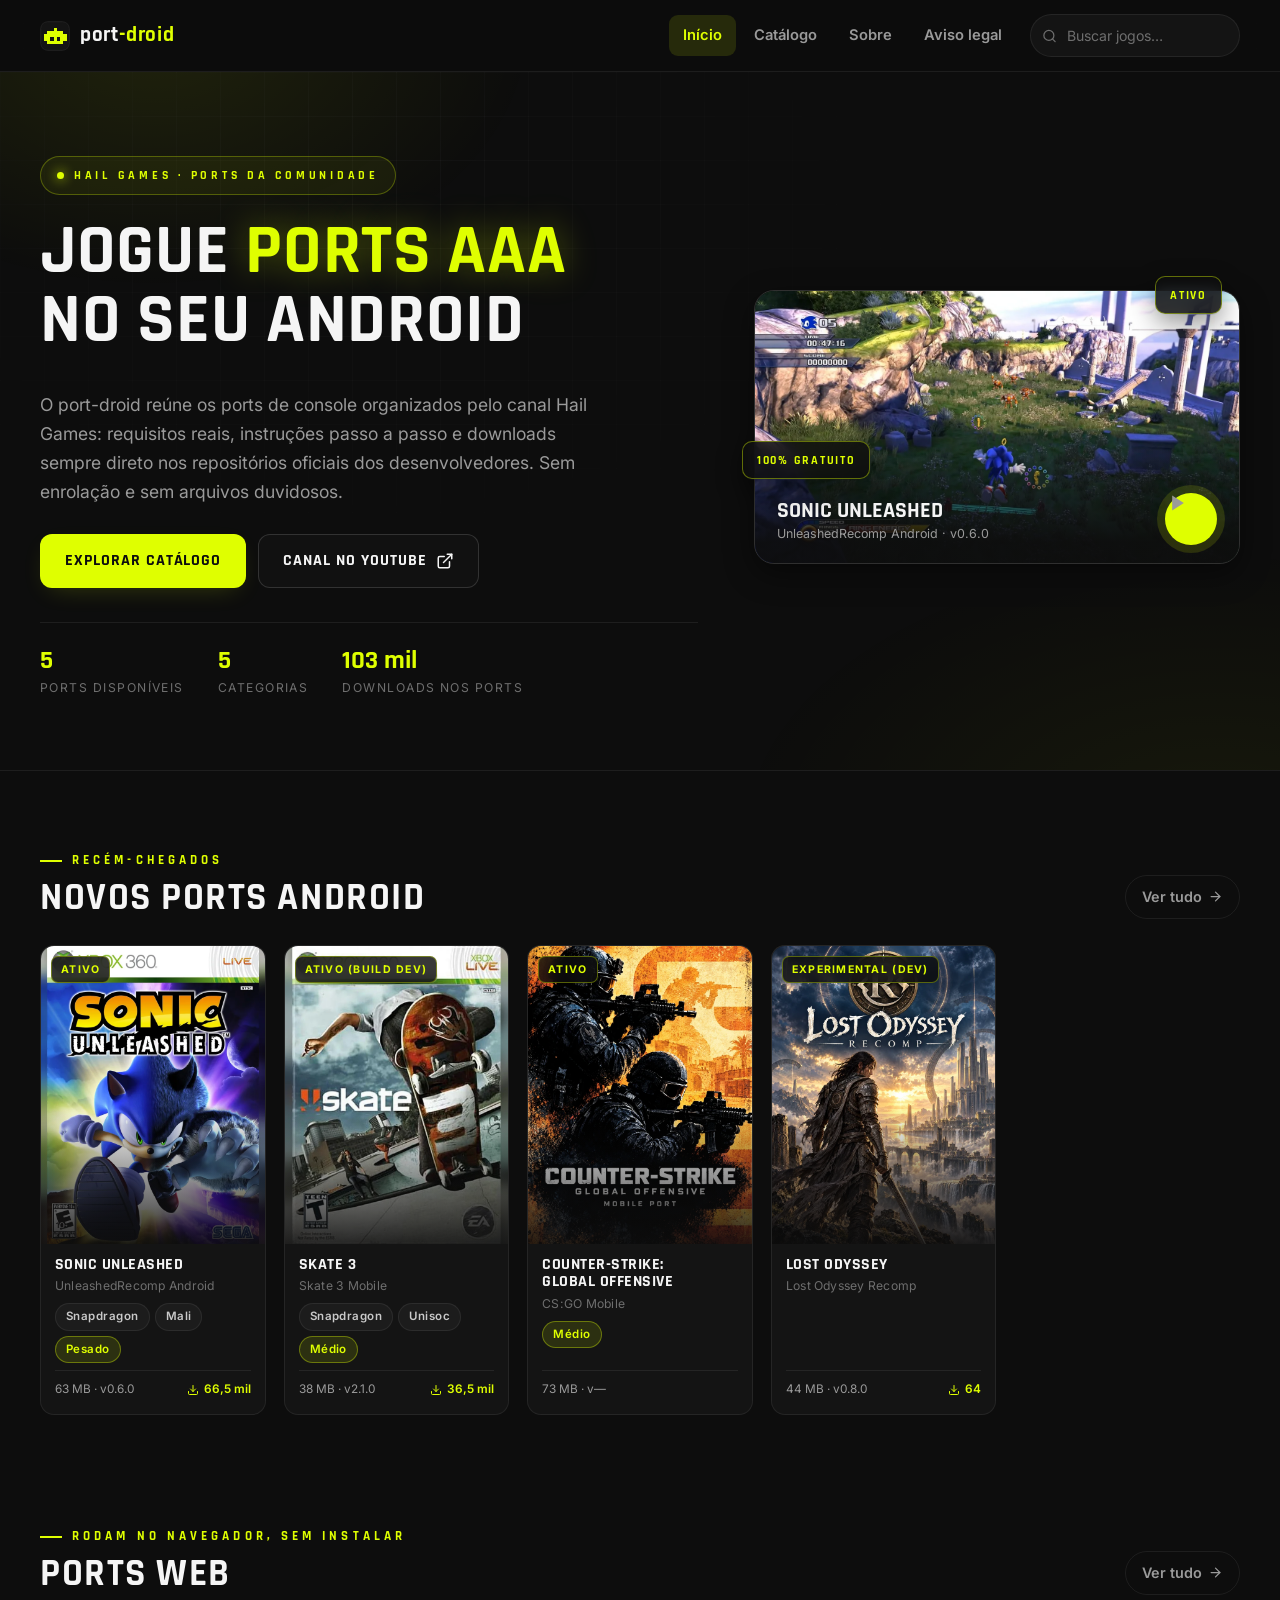
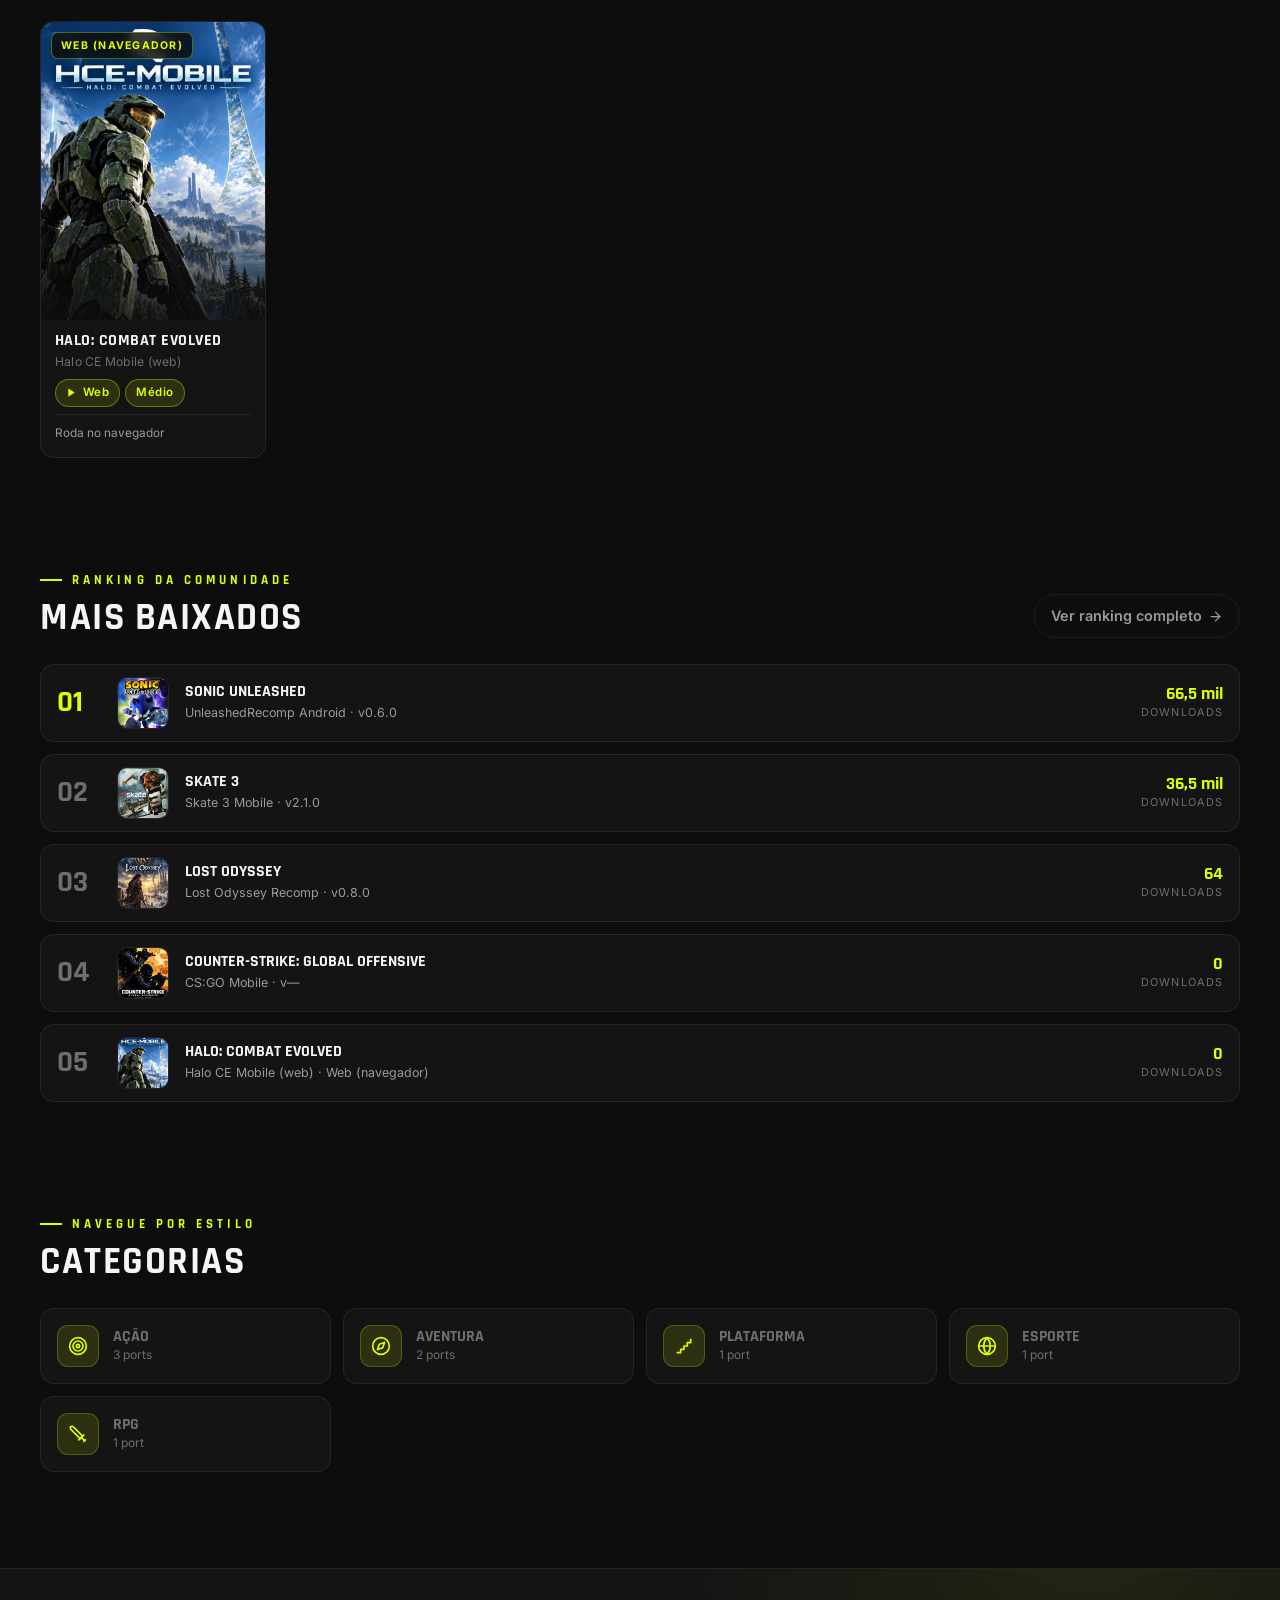
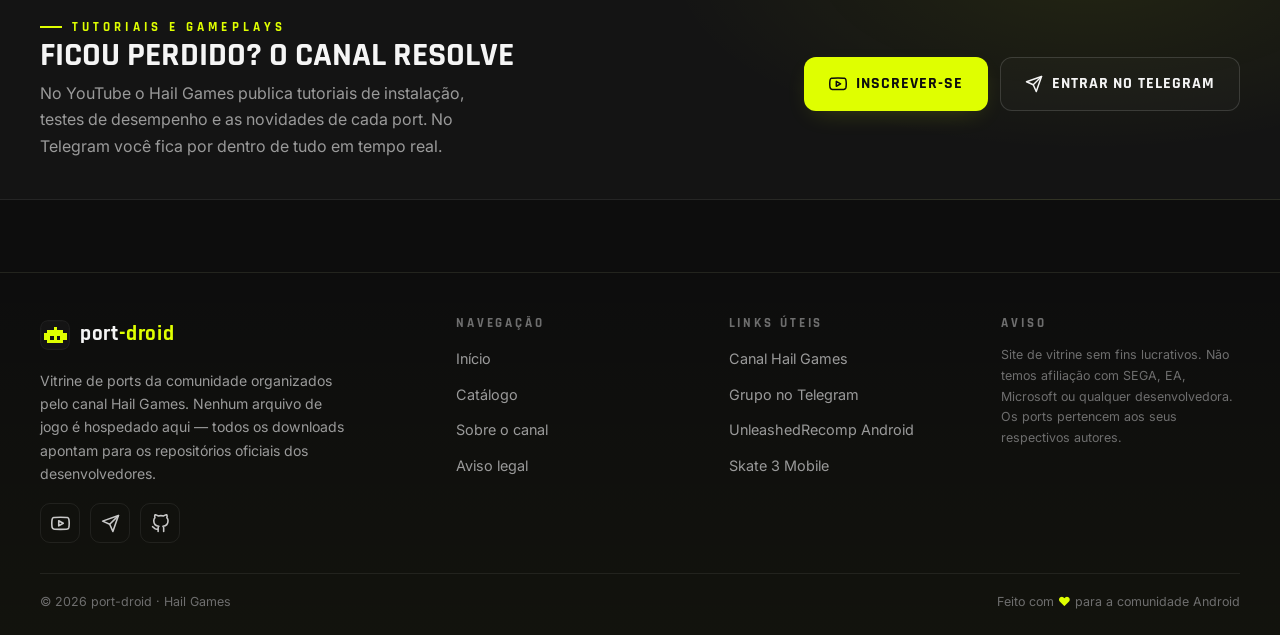
==== commit 5618174c: "feat: separar ports Android dos ports Web - abas Todos/Android/Web no catalogo (?type=, filtros de A" ====
--- a/index.html
+++ b/index.html
@@ -118,20 +118,37 @@
       </div>
     </section>
 
-    <!-- ============================ NOVOS PORTS ========================= -->
+    <!-- ====================== NOVOS PORTS (ANDROID) ===================== -->
     <section class="section" aria-labelledby="tNovos">
       <div class="container">
         <div class="section-head">
           <div>
             <span class="kicker">Recém-chegados</span>
-            <h2 id="tNovos">Novos ports</h2>
-          </div>
-          <a class="section-link" href="./catalog.html?sort=recentes">
+            <h2 id="tNovos">Novos ports Android</h2>
+          </div>
+          <a class="section-link" href="./catalog.html?type=android">
             Ver tudo
             <span data-ico="arrow"></span>
           </a>
         </div>
         <div class="grid-cards" id="novosGrid"></div>
+      </div>
+    </section>
+
+    <!-- ============================ PORTS WEB =========================== -->
+    <section class="section" id="webSection" aria-labelledby="tWeb" hidden>
+      <div class="container">
+        <div class="section-head">
+          <div>
+            <span class="kicker">Rodam no navegador, sem instalar</span>
+            <h2 id="tWeb">Ports Web</h2>
+          </div>
+          <a class="section-link" href="./catalog.html?type=web">
+            Ver tudo
+            <span data-ico="arrow"></span>
+          </a>
+        </div>
+        <div class="grid-cards" id="webGrid"></div>
       </div>
     </section>
 
--- a/assets/css/style.css
+++ b/assets/css/style.css
@@ -321,6 +321,12 @@
   flex-shrink: 0;
 }
 
+.chip .ico {
+  width: 11px;
+  height: 11px;
+  flex-shrink: 0;
+}
+
 .badge-status {
   position: absolute;
   top: 10px;
@@ -406,6 +412,9 @@
 .header-search {
   position: relative;
   display: none;
+  align-items: center;
+  text-decoration: none;
+  border-radius: 999px;
 }
 
 .header-search .ico {
@@ -419,26 +428,29 @@
   pointer-events: none;
 }
 
-.header-search input {
+/* campo "fake" do desktop: tocar abre a tela de busca dedicada */
+.header-search .hs-text {
+  display: block;
   width: 210px;
   background: var(--bg-1);
   border: 1px solid var(--border);
-  color: var(--text);
+  color: var(--text-dim);
   font: inherit;
   font-size: 0.88rem;
   padding: 9px 14px 9px 36px;
   border-radius: 999px;
   transition: var(--tr);
-}
-
-.header-search input::placeholder {
-  color: var(--text-dim);
-}
-
-.header-search input:focus {
+  white-space: nowrap;
+  overflow: hidden;
+  text-overflow: ellipsis;
+}
+
+.header-search:hover .hs-text,
+.header-search:focus-visible .hs-text {
   outline: none;
   border-color: rgba(223, 255, 0, 0.45);
   width: 250px;
+  color: var(--text-muted);
   box-shadow: 0 0 0 3px rgba(223, 255, 0, 0.08);
 }
 
@@ -987,7 +999,7 @@
   }
 
   .header-search {
-    display: block;
+    display: flex;
   }
 
   .header-search-btn {
--- a/assets/css/pages.css
+++ b/assets/css/pages.css
@@ -492,6 +492,64 @@
 
 .search-field.has-value .search-clear {
   display: grid;
+}
+
+/* Abas de tipo (Todos / Android / Web) — controle segmentado estilo app */
+.type-tabs {
+  display: grid;
+  grid-auto-flow: column;
+  grid-auto-columns: 1fr;
+  gap: 4px;
+  background: var(--bg-1);
+  border: 1px solid var(--border);
+  border-radius: 12px;
+  padding: 4px;
+}
+
+.type-tab {
+  display: inline-flex;
+  align-items: center;
+  justify-content: center;
+  gap: 7px;
+  padding: 9px 8px;
+  border-radius: 9px;
+  font: inherit;
+  font-size: 0.86rem;
+  font-weight: 600;
+  color: var(--text-muted);
+  cursor: pointer;
+  transition: var(--tr);
+  -webkit-tap-highlight-color: transparent;
+}
+
+.type-tab .tt-n {
+  font-size: 0.7rem;
+  font-weight: 700;
+  line-height: 1;
+  color: var(--text-dim);
+  background: rgba(255, 255, 255, 0.07);
+  padding: 3px 7px;
+  border-radius: 99px;
+}
+
+.type-tab:hover {
+  color: var(--text);
+}
+
+.type-tab.active {
+  background: var(--accent);
+  color: #0d0d0d;
+  box-shadow: 0 4px 16px -6px rgba(223, 255, 0, 0.5);
+}
+
+.type-tab.active .tt-n {
+  background: rgba(13, 13, 13, 0.16);
+  color: #0d0d0d;
+}
+
+.type-tab:focus-visible {
+  outline: 2px solid rgba(223, 255, 0, 0.6);
+  outline-offset: 2px;
 }
 
 .toolbar-row {
@@ -1261,3 +1319,629 @@
     grid-template-columns: repeat(3, 1fr);
   }
 }
+
+/* =============================================================================
+   Tela de busca dedicada (search.html) — estilo "SearchActivity" de app:
+   tela cheia, topbar com voltar + campo, recentes, sugestões e resultados.
+   ============================================================================= */
+
+/* a tela de busca não tem navigation bar: ocupa o aparelho inteiro */
+@media (max-width: 899px) {
+  body[data-page="search"] {
+    padding-bottom: 0;
+  }
+}
+
+/* sem pull-to-refresh/rebote na tela de busca (comportamento de app) */
+body[data-page="search"] {
+  overscroll-behavior-y: contain;
+}
+
+.search-screen {
+  min-height: 100dvh;
+  display: flex;
+  flex-direction: column;
+}
+
+/* topbar fixa: voltar + campo (com respiro da notch via safe-area).
+   Fundo SÓLIDO de propósito: no Android edge-to-edge a status bar é
+   transparente sobre a página — translucidez/blur deixariam o conteúdo
+   "vazar" atrás dela ao rolar. O padding-top garante que o campo fique
+   SEMPRE abaixo da status bar, parado ou com rolagem. */
+.search-topbar {
+  position: sticky;
+  top: 0;
+  z-index: 30;
+  display: flex;
+  align-items: center;
+  gap: 8px;
+  padding: calc(10px + env(safe-area-inset-top, 0px)) 14px 10px;
+  background: var(--bg-0);
+  border-bottom: 1px solid var(--border);
+  transition: box-shadow 200ms ease;
+}
+
+/* elevação sutil quando a página está rolada (cara de app) */
+.search-topbar.scrolled {
+  box-shadow: 0 12px 28px -14px rgba(0, 0, 0, 0.65);
+}
+
+.search-field-app {
+  flex: 1;
+  min-width: 0;
+}
+
+.search-field-app input {
+  padding: 12px 46px;
+  border-radius: 999px;
+  background: var(--bg-2);
+}
+
+.search-field-app input::-webkit-search-cancel-button,
+.search-field-app input::-webkit-search-decoration {
+  -webkit-appearance: none;
+  appearance: none;
+}
+
+/* conteúdo entra deslizando da direita, como transição de activity Android */
+@keyframes searchIn {
+  from {
+    opacity: 0;
+    transform: translateX(28px);
+  }
+  to {
+    opacity: 1;
+    transform: none;
+  }
+}
+
+.search-body {
+  flex: 1;
+  width: 100%;
+  max-width: 720px;
+  margin: 0 auto;
+  padding: 20px 16px calc(46px + env(safe-area-inset-bottom));
+  animation: searchIn 0.32s cubic-bezier(0.2, 0.7, 0.3, 1) both;
+}
+
+.s-section {
+  margin: 0 0 28px;
+}
+
+.s-section:last-child {
+  margin-bottom: 0;
+}
+
+.s-title {
+  font-size: 0.78rem;
+  font-weight: 700;
+  letter-spacing: 0.09em;
+  text-transform: uppercase;
+  color: var(--text-muted);
+  margin: 0 0 12px;
+}
+
+.s-title-row {
+  display: flex;
+  align-items: center;
+  justify-content: space-between;
+  gap: 10px;
+  margin-bottom: 6px;
+}
+
+.s-title-row .s-title {
+  margin-bottom: 0;
+}
+
+.s-clear {
+  border: 0;
+  background: none;
+  color: var(--accent);
+  font: inherit;
+  font-size: 0.8rem;
+  font-weight: 600;
+  padding: 6px 8px;
+  border-radius: 8px;
+  cursor: pointer;
+}
+
+.s-clear:hover {
+  background: var(--accent-soft);
+}
+
+/* linha de item (resultado, sugestão ou busca recente) */
+.s-row {
+  display: flex;
+  align-items: center;
+  gap: 12px;
+  width: 100%;
+  padding: 9px 8px;
+  border-radius: 12px;
+  color: var(--text);
+  text-decoration: none;
+}
+
+.s-row:hover {
+  background: var(--bg-1);
+}
+
+.s-row:active {
+  background: var(--bg-2);
+}
+
+.s-row-main {
+  display: flex;
+  align-items: center;
+  gap: 12px;
+  flex: 1;
+  min-width: 0;
+  padding: 0;
+  border: 0;
+  background: none;
+  color: inherit;
+  font: inherit;
+  text-align: left;
+  cursor: pointer;
+}
+
+.s-ico {
+  width: 36px;
+  height: 36px;
+  border-radius: 10px;
+  flex: none;
+  display: grid;
+  place-items: center;
+  background: var(--bg-2);
+  border: 1px solid var(--border);
+  color: var(--text-muted);
+}
+
+.s-ico .ico {
+  width: 16px;
+  height: 16px;
+}
+
+.s-thumb {
+  width: 46px;
+  height: 60px;
+  border-radius: 8px;
+  object-fit: cover;
+  flex: none;
+  background: var(--bg-2);
+  box-shadow: var(--shadow-card);
+}
+
+.s-main {
+  flex: 1;
+  min-width: 0;
+  display: block;
+}
+
+.s-label {
+  display: block;
+  font-weight: 600;
+  font-size: 0.95rem;
+  white-space: nowrap;
+  overflow: hidden;
+  text-overflow: ellipsis;
+}
+
+.s-sub {
+  display: block;
+  margin-top: 2px;
+  font-size: 0.78rem;
+  color: var(--text-muted);
+  white-space: nowrap;
+  overflow: hidden;
+  text-overflow: ellipsis;
+}
+
+/* selo do tipo do port nos resultados (Web = roda no navegador) */
+.s-tag {
+  display: inline-block;
+  margin-left: 7px;
+  padding: 2px 7px;
+  border-radius: 99px;
+  background: var(--accent);
+  color: #0d0d0d;
+  font-size: 0.6rem;
+  font-weight: 800;
+  letter-spacing: 0.05em;
+  text-transform: uppercase;
+  vertical-align: 2px;
+  line-height: 1.3;
+}
+
+.s-end {
+  color: var(--text-dim);
+  flex: none;
+  display: grid;
+  place-items: center;
+}
+
+.s-end .ico {
+  width: 16px;
+  height: 16px;
+}
+
+.s-del {
+  width: 34px;
+  height: 34px;
+  border-radius: 9px;
+  flex: none;
+  border: 0;
+  background: none;
+  color: var(--text-dim);
+  cursor: pointer;
+  display: grid;
+  place-items: center;
+}
+
+.s-del:hover {
+  color: var(--danger);
+  background: rgba(255, 92, 92, 0.08);
+}
+
+.s-del .ico {
+  width: 15px;
+  height: 15px;
+}
+
+/* termo digitado em destaque dentro do título */
+.s-row mark {
+  background: var(--accent-soft);
+  color: var(--accent);
+  border-radius: 4px;
+  padding: 0 1px;
+}
+
+/* chips de categoria (aqui podem quebrar linha) */
+.s-cats {
+  display: flex;
+  flex-wrap: wrap;
+  gap: 8px;
+}
+
+.chip-ico {
+  display: inline-flex;
+}
+
+.chip-ico .ico {
+  width: 12px;
+  height: 12px;
+}
+
+/* skeleton das sugestões enquanto o catálogo carrega */
+.s-skel {
+  height: 58px;
+  border-radius: 12px;
+  margin: 6px 0;
+  background: linear-gradient(100deg, #1a1a1a 40%, #242424 50%, #1a1a1a 60%);
+  background-size: 200% 100%;
+  animation: shimmer 1.3s infinite linear;
+}
+
+.s-error {
+  color: var(--text-muted);
+  font-size: 0.9rem;
+  padding: 8px 2px;
+}
+
+@media (prefers-reduced-motion: reduce) {
+  .search-body {
+    animation: none;
+  }
+}
+
+/* =============================================================================
+   Player de ports web (play/index.html) — interface do port-droid ao redor
+   do runner embutido (mesma origem, isolado por play/coi.js).
+   ============================================================================= */
+
+body[data-page="play"] {
+  padding-bottom: 0;
+  overscroll-behavior-y: contain;
+}
+
+.play-screen {
+  min-height: 100dvh;
+  display: flex;
+  flex-direction: column;
+  background: #000;
+}
+
+/* topbar: voltar + título + tela cheia (fundo sólido, como na busca) */
+.play-topbar {
+  position: sticky;
+  top: 0;
+  z-index: 30;
+  display: flex;
+  align-items: center;
+  gap: 8px;
+  padding: calc(10px + env(safe-area-inset-top, 0px)) 14px 10px;
+  background: var(--bg-0);
+  border-bottom: 1px solid var(--border);
+}
+
+.play-title {
+  flex: 1;
+  min-width: 0;
+  display: flex;
+  align-items: center;
+  gap: 10px;
+}
+
+.play-title img {
+  width: 30px;
+  height: 40px;
+  object-fit: cover;
+  border-radius: 6px;
+  flex: none;
+  background: var(--bg-2);
+}
+
+.play-title div {
+  min-width: 0;
+  display: flex;
+  flex-direction: column;
+}
+
+.play-title strong {
+  font-size: 0.95rem;
+  white-space: nowrap;
+  overflow: hidden;
+  text-overflow: ellipsis;
+}
+
+.play-title span {
+  font-size: 0.75rem;
+  color: var(--text-muted);
+  white-space: nowrap;
+  overflow: hidden;
+  text-overflow: ellipsis;
+}
+
+.play-stage {
+  flex: 1;
+  min-height: 0;
+  position: relative;
+  display: flex;
+  flex-direction: column;
+}
+
+.play-stage:fullscreen {
+  background: #000;
+}
+
+/* painel inicial */
+.play-intro {
+  flex: 1;
+  overflow-y: auto;
+  width: 100%;
+  max-width: 720px;
+  margin: 0 auto;
+  padding: 20px 16px calc(34px + env(safe-area-inset-bottom));
+  animation: pageIn 0.4s cubic-bezier(0.2, 0.7, 0.3, 1) both;
+}
+
+.play-hero {
+  display: flex;
+  align-items: center;
+  gap: 14px;
+  margin-bottom: 18px;
+}
+
+.play-hero img {
+  width: 84px;
+  height: 112px;
+  object-fit: cover;
+  border-radius: 12px;
+  flex: none;
+  box-shadow: var(--shadow-card);
+  background: var(--bg-2);
+}
+
+.play-hero h1 {
+  font-family: var(--font-display);
+  font-size: 1.45rem;
+  line-height: 1.15;
+  margin: 0 0 4px;
+}
+
+.play-hero p {
+  color: var(--text-muted);
+  font-size: 0.85rem;
+  margin: 0 0 10px;
+}
+
+.play-card {
+  background: var(--bg-1);
+  border: 1px solid var(--border);
+  border-radius: var(--radius-m);
+  padding: 16px;
+  margin-bottom: 14px;
+}
+
+.play-steps {
+  margin: 0;
+  padding-left: 20px;
+  display: grid;
+  gap: 10px;
+  color: var(--text-soft);
+  font-size: 0.9rem;
+  line-height: 1.55;
+}
+
+.play-steps code {
+  background: var(--bg-2);
+  padding: 1px 6px;
+  border-radius: 6px;
+  font-size: 0.82rem;
+  color: var(--accent);
+}
+
+.play-note {
+  display: flex;
+  gap: 9px;
+  margin: 14px 0 0;
+  padding: 12px;
+  font-size: 0.82rem;
+  line-height: 1.5;
+  color: var(--text-muted);
+  background: var(--bg-2);
+  border: 1px solid var(--border);
+  border-radius: 10px;
+}
+
+.play-note .ico {
+  width: 15px;
+  height: 15px;
+  flex: none;
+  margin-top: 2px;
+  color: var(--accent);
+}
+
+.play-checks {
+  list-style: none;
+  margin: 0;
+  padding: 0;
+  display: grid;
+  gap: 8px;
+}
+
+.play-checks li {
+  display: flex;
+  align-items: center;
+  gap: 10px;
+  font-size: 0.88rem;
+  color: var(--text-soft);
+  background: var(--bg-2);
+  border: 1px solid var(--border);
+  padding: 9px 12px;
+  border-radius: 10px;
+}
+
+.play-checks .ico {
+  width: 15px;
+  height: 15px;
+  flex: none;
+}
+
+.play-checks li.ok .ico {
+  color: var(--ok);
+}
+
+.play-checks li.fail .ico {
+  color: var(--danger);
+}
+
+.play-checks li.info .ico {
+  color: var(--text-dim);
+}
+
+.play-checks em {
+  margin-left: auto;
+  font-style: normal;
+  font-size: 0.74rem;
+  color: var(--text-dim);
+  white-space: nowrap;
+}
+
+.play-checks li.ok em {
+  color: var(--ok);
+}
+
+.play-checks li.fail em {
+  color: var(--danger);
+}
+
+.play-hint {
+  font-size: 0.8rem;
+  line-height: 1.5;
+  color: var(--text-muted);
+  margin: 10px 0 0;
+}
+
+.play-hint:empty {
+  display: none;
+}
+
+.btn-play {
+  width: 100%;
+  justify-content: center;
+  padding: 15px;
+  font-size: 1rem;
+  margin-top: 4px;
+}
+
+.btn-play:disabled {
+  opacity: 0.5;
+  cursor: not-allowed;
+}
+
+.play-backlink {
+  text-align: center;
+  margin: 14px 0 0;
+  font-size: 0.85rem;
+}
+
+.play-backlink a {
+  color: var(--text-muted);
+  text-decoration: none;
+}
+
+.play-backlink a:hover {
+  color: var(--accent);
+}
+
+/* runner embutido */
+.play-run {
+  flex: 1;
+  min-height: 0;
+  position: relative;
+  display: flex;
+}
+
+.play-run iframe {
+  flex: 1;
+  width: 100%;
+  height: 100%;
+  border: 0;
+  background: #000;
+}
+
+.play-tools {
+  position: absolute;
+  left: 50%;
+  translate: -50% 0;
+  bottom: calc(14px + env(safe-area-inset-bottom));
+  z-index: 5;
+  display: flex;
+  align-items: center;
+  gap: 10px;
+  padding: 8px 10px;
+  background: rgba(13, 13, 13, 0.9);
+  border: 1px solid var(--border-strong);
+  border-radius: 999px;
+}
+
+.play-tools.hidden {
+  display: none;
+}
+
+.play-tools-hint {
+  font-size: 0.72rem;
+  color: var(--text-muted);
+}
+
+@media (max-width: 440px) {
+  .play-tools-hint {
+    display: none;
+  }
+}
+
+@media (prefers-reduced-motion: reduce) {
+  .play-intro {
+    animation: none;
+  }
+}
